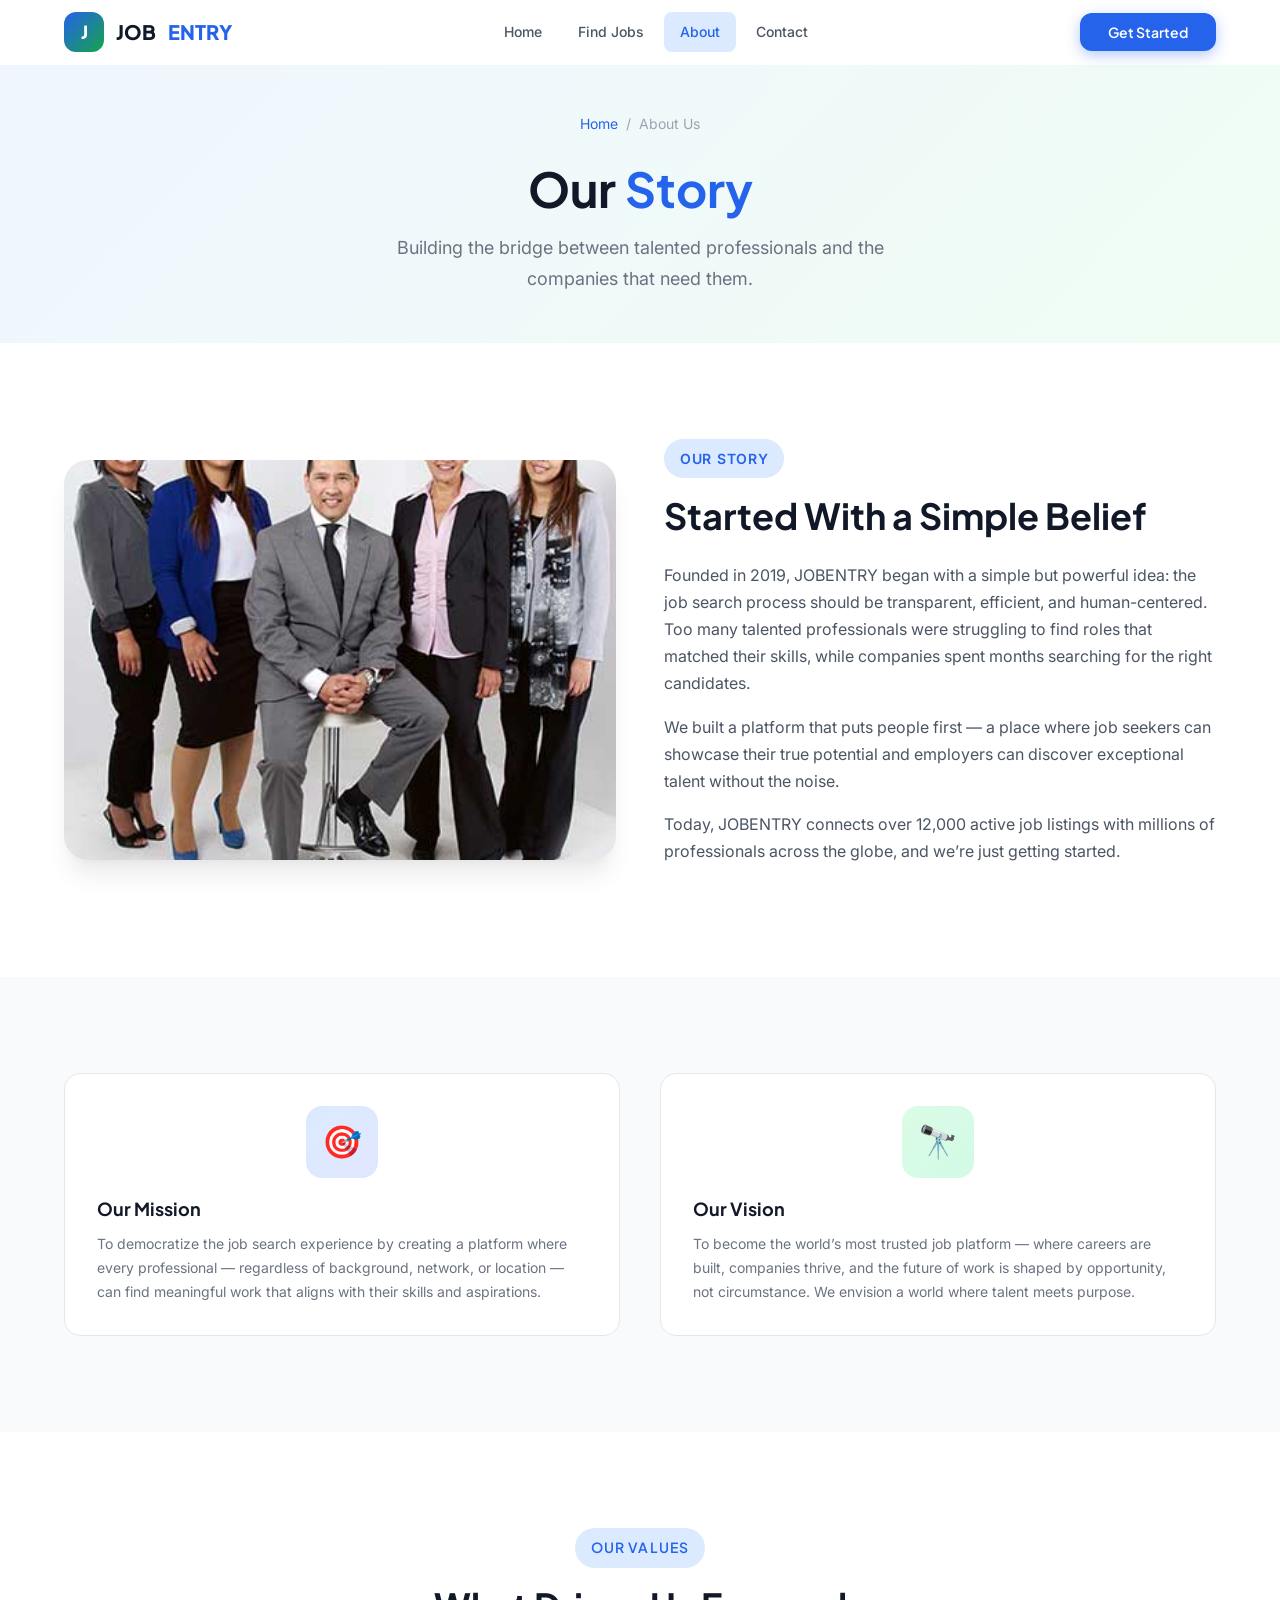
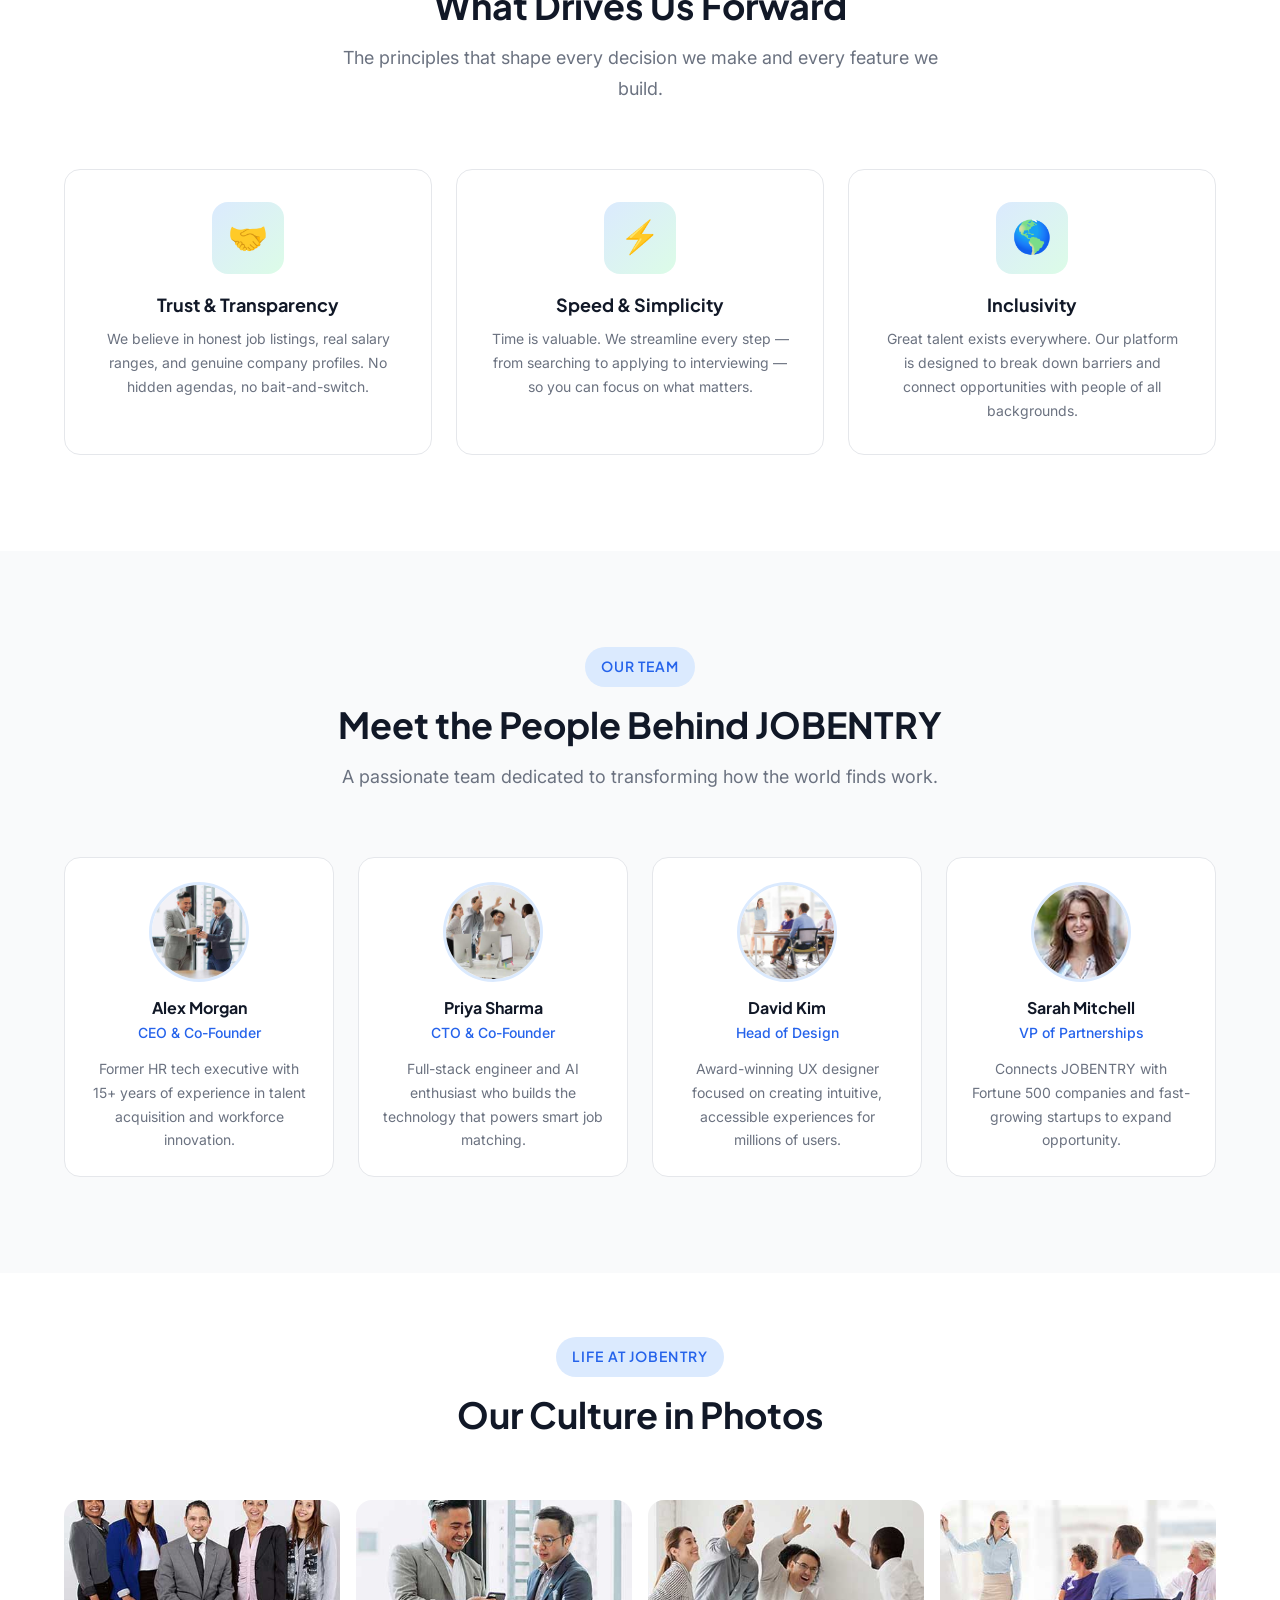
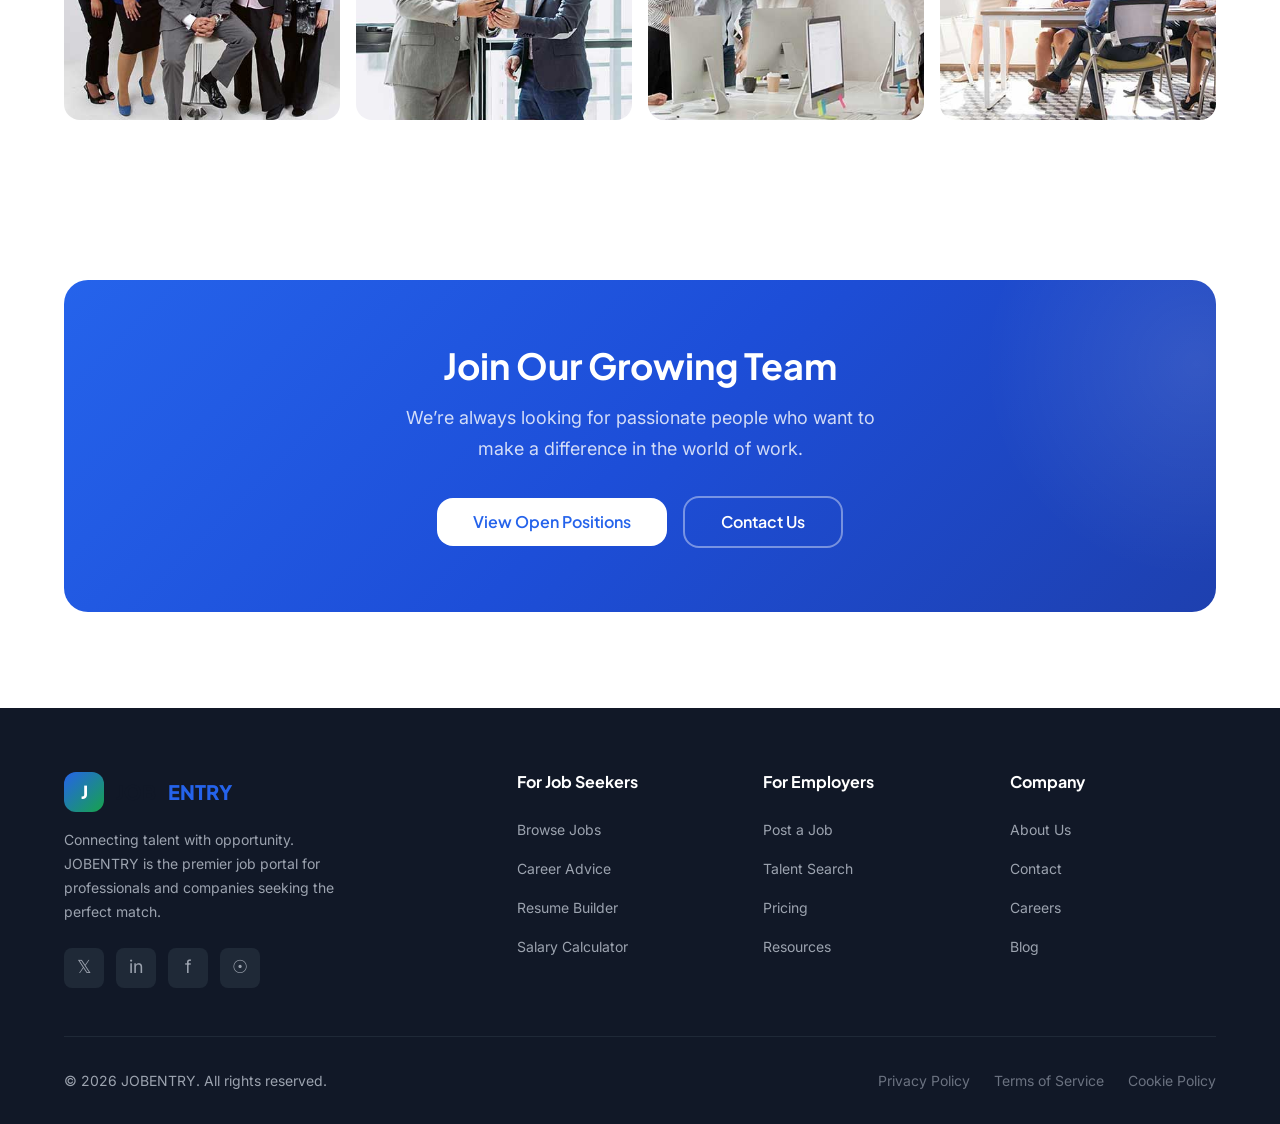
==== about.html @ c8bad6d8 "Initial redesign: Job Portal Version: v1.0.0 Folder: job-portal-html-template" ====
<!DOCTYPE html>
<html lang="en">
<head>
  <meta charset="UTF-8">
  <meta name="viewport" content="width=device-width, initial-scale=1.0">
  <meta name="description" content="Learn about JOBENTRY — our mission, team, and the values that drive us to connect talent with opportunity.">
  <title>About Us — JOBENTRY</title>
  <link rel="stylesheet" href="assets/css/style.css">
</head>
<body>

  <!-- ===== Header ===== -->
  <header class="header" id="top">
    <div class="container">
      <a href="index.html" class="logo">
        <div class="logo-icon">J</div>
        JOB<span>ENTRY</span>
      </a>

      <nav class="nav" aria-label="Main navigation">
        <a href="index.html" class="nav-link">Home</a>
        <a href="jobs.html" class="nav-link">Find Jobs</a>
        <a href="about.html" class="nav-link active">About</a>
        <a href="contact.html" class="nav-link">Contact</a>
      </nav>

      <div class="header-actions">
        <a href="jobs.html" class="btn btn--primary">Get Started</a>
        <button class="burger" aria-label="Toggle menu">
          <span></span>
          <span></span>
          <span></span>
        </button>
      </div>
    </div>
  </header>

  <!-- ===== Mobile Nav ===== -->
  <div class="mobile-nav">
    <div class="mobile-nav-inner">
      <a href="index.html" class="nav-link">Home</a>
      <a href="jobs.html" class="nav-link">Find Jobs</a>
      <a href="about.html" class="nav-link active">About</a>
      <a href="contact.html" class="nav-link">Contact</a>
      <div class="mobile-nav-actions">
        <a href="jobs.html" class="btn btn--primary btn--full">Get Started</a>
      </div>
    </div>
  </div>

  <!-- ===== Page Hero ===== -->
  <section class="page-hero">
    <div class="container">
      <nav class="breadcrumb">
        <a href="index.html">Home</a>
        <span>/</span>
        <span>About Us</span>
      </nav>
      <h1 class="reveal">Our <span style="color: var(--brand-blue);">Story</span></h1>
      <p class="reveal">Building the bridge between talented professionals and the companies that need them.</p>
    </div>
  </section>

  <!-- ===== Our Story ===== -->
  <section class="section">
    <div class="container">
      <div class="about-story">
        <div class="about-story-image reveal-left">
          <img src="assets/img/about-1.jpg" alt="JOBENTRY team working together">
        </div>
        <div class="about-story-content reveal-right">
          <span class="section-label" style="display: inline-block; margin-bottom: var(--space-4); background: var(--brand-blue-light); color: var(--brand-blue); padding: var(--space-2) var(--space-4); border-radius: var(--radius-full); font-size: var(--text-sm); font-weight: 600; text-transform: uppercase; letter-spacing: 0.05em;">Our Story</span>
          <h2>Started With a Simple Belief</h2>
          <p>Founded in 2019, JOBENTRY began with a simple but powerful idea: the job search process should be transparent, efficient, and human-centered. Too many talented professionals were struggling to find roles that matched their skills, while companies spent months searching for the right candidates.</p>
          <p>We built a platform that puts people first — a place where job seekers can showcase their true potential and employers can discover exceptional talent without the noise.</p>
          <p>Today, JOBENTRY connects over 12,000 active job listings with millions of professionals across the globe, and we&rsquo;re just getting started.</p>
        </div>
      </div>
    </div>
  </section>

  <!-- ===== Mission & Vision ===== -->
  <section class="section section--light">
    <div class="container">
      <div class="grid grid-2 stagger-children" style="gap: var(--space-10);">
        <div class="value-card" style="text-align: left;">
          <div class="value-icon" style="background: linear-gradient(135deg, var(--brand-blue-light), #E0E7FF);">
            &#127919;
          </div>
          <h3>Our Mission</h3>
          <p>To democratize the job search experience by creating a platform where every professional — regardless of background, network, or location — can find meaningful work that aligns with their skills and aspirations.</p>
        </div>
        <div class="value-card" style="text-align: left;">
          <div class="value-icon" style="background: linear-gradient(135deg, var(--brand-green-light), #D1FAE5);">
            &#128301;
          </div>
          <h3>Our Vision</h3>
          <p>To become the world&rsquo;s most trusted job platform — where careers are built, companies thrive, and the future of work is shaped by opportunity, not circumstance. We envision a world where talent meets purpose.</p>
        </div>
      </div>
    </div>
  </section>

  <!-- ===== Our Values ===== -->
  <section class="section" id="values">
    <div class="container">
      <div class="section-header reveal">
        <span class="section-label">Our Values</span>
        <h2>What Drives Us Forward</h2>
        <p>The principles that shape every decision we make and every feature we build.</p>
      </div>

      <div class="values-grid stagger-children">
        <div class="value-card">
          <div class="value-icon">&#129309;</div>
          <h3>Trust &amp; Transparency</h3>
          <p>We believe in honest job listings, real salary ranges, and genuine company profiles. No hidden agendas, no bait-and-switch.</p>
        </div>
        <div class="value-card">
          <div class="value-icon">&#9889;</div>
          <h3>Speed &amp; Simplicity</h3>
          <p>Time is valuable. We streamline every step — from searching to applying to interviewing — so you can focus on what matters.</p>
        </div>
        <div class="value-card">
          <div class="value-icon">&#127758;</div>
          <h3>Inclusivity</h3>
          <p>Great talent exists everywhere. Our platform is designed to break down barriers and connect opportunities with people of all backgrounds.</p>
        </div>
      </div>
    </div>
  </section>

  <!-- ===== Team ===== -->
  <section class="section section--light" id="team">
    <div class="container">
      <div class="section-header reveal">
        <span class="section-label">Our Team</span>
        <h2>Meet the People Behind JOBENTRY</h2>
        <p>A passionate team dedicated to transforming how the world finds work.</p>
      </div>

      <div class="team-grid stagger-children">
        <div class="team-card">
          <img src="assets/img/about-2.jpg" alt="Alex Morgan" class="team-card-avatar">
          <h4>Alex Morgan</h4>
          <div class="team-role">CEO &amp; Co-Founder</div>
          <p>Former HR tech executive with 15+ years of experience in talent acquisition and workforce innovation.</p>
        </div>
        <div class="team-card">
          <img src="assets/img/about-3.jpg" alt="Priya Sharma" class="team-card-avatar">
          <h4>Priya Sharma</h4>
          <div class="team-role">CTO &amp; Co-Founder</div>
          <p>Full-stack engineer and AI enthusiast who builds the technology that powers smart job matching.</p>
        </div>
        <div class="team-card">
          <img src="assets/img/about-4.jpg" alt="David Kim" class="team-card-avatar">
          <h4>David Kim</h4>
          <div class="team-role">Head of Design</div>
          <p>Award-winning UX designer focused on creating intuitive, accessible experiences for millions of users.</p>
        </div>
        <div class="team-card">
          <img src="assets/img/testimonial-1.jpg" alt="Sarah Mitchell" class="team-card-avatar">
          <h4>Sarah Mitchell</h4>
          <div class="team-role">VP of Partnerships</div>
          <p>Connects JOBENTRY with Fortune 500 companies and fast-growing startups to expand opportunity.</p>
        </div>
      </div>
    </div>
  </section>

  <!-- ===== Image Gallery ===== -->
  <section class="section--sm">
    <div class="container">
      <div class="section-header reveal">
        <span class="section-label">Life at JOBENTRY</span>
        <h2>Our Culture in Photos</h2>
      </div>
      <div class="grid grid-4 stagger-children" style="gap: var(--space-4);">
        <img src="assets/img/about-1.jpg" alt="Office collaboration" style="border-radius: var(--radius-xl); object-fit: cover; height: 220px; width: 100%;">
        <img src="assets/img/about-2.jpg" alt="Team meeting" style="border-radius: var(--radius-xl); object-fit: cover; height: 220px; width: 100%;">
        <img src="assets/img/about-3.jpg" alt="Hackathon" style="border-radius: var(--radius-xl); object-fit: cover; height: 220px; width: 100%;">
        <img src="assets/img/about-4.jpg" alt="Company retreat" style="border-radius: var(--radius-xl); object-fit: cover; height: 220px; width: 100%;">
      </div>
    </div>
  </section>

  <!-- ===== CTA ===== -->
  <section class="section">
    <div class="container">
      <div class="cta-section reveal">
        <h2>Join Our Growing Team</h2>
        <p>We&rsquo;re always looking for passionate people who want to make a difference in the world of work.</p>
        <div class="cta-buttons">
          <a href="jobs.html" class="btn btn--lg" style="background: var(--brand-white); color: var(--brand-blue);">View Open Positions</a>
          <a href="contact.html" class="btn btn--outline-white btn--lg">Contact Us</a>
        </div>
      </div>
    </div>
  </section>

  <!-- ===== Footer ===== -->
  <footer class="footer">
    <div class="container">
      <div class="footer-grid">
        <div class="footer-brand">
          <a href="index.html" class="logo">
            <div class="logo-icon">J</div>
            JOB<span>ENTRY</span>
          </a>
          <p>Connecting talent with opportunity. JOBENTRY is the premier job portal for professionals and companies seeking the perfect match.</p>
          <div class="footer-social">
            <a href="#" aria-label="Twitter">&#120143;</a>
            <a href="#" aria-label="LinkedIn">in</a>
            <a href="#" aria-label="Facebook">f</a>
            <a href="#" aria-label="Instagram">&#9737;</a>
          </div>
        </div>

        <div class="footer-col">
          <h4>For Job Seekers</h4>
          <ul>
            <li><a href="jobs.html">Browse Jobs</a></li>
            <li><a href="#">Career Advice</a></li>
            <li><a href="#">Resume Builder</a></li>
            <li><a href="#">Salary Calculator</a></li>
          </ul>
        </div>

        <div class="footer-col">
          <h4>For Employers</h4>
          <ul>
            <li><a href="contact.html">Post a Job</a></li>
            <li><a href="#">Talent Search</a></li>
            <li><a href="#">Pricing</a></li>
            <li><a href="#">Resources</a></li>
          </ul>
        </div>

        <div class="footer-col">
          <h4>Company</h4>
          <ul>
            <li><a href="about.html">About Us</a></li>
            <li><a href="contact.html">Contact</a></li>
            <li><a href="#">Careers</a></li>
            <li><a href="#">Blog</a></li>
          </ul>
        </div>
      </div>

      <div class="footer-bottom">
        <span>&copy; <span data-year></span> JOBENTRY. All rights reserved.</span>
        <div class="footer-bottom-links">
          <a href="#">Privacy Policy</a>
          <a href="#">Terms of Service</a>
          <a href="#">Cookie Policy</a>
        </div>
      </div>
    </div>
  </footer>

  <!-- Back to Top -->
  <button class="back-to-top" aria-label="Back to top">&#8593;</button>

  <script src="assets/js/main.js"></script>
</body>
</html>
---- assets/css/style.css ----
/* ============================================================
   JOBENTRY — Job Portal & Recruitment
   Design System + Component Styles
   ============================================================ */

/* -----------------------------------------------------------
   Google Fonts
   ----------------------------------------------------------- */
@import url('https://fonts.googleapis.com/css2?family=Plus+Jakarta+Sans:ital,wght@0,300;0,400;0,500;0,600;0,700;0,800;1,400;1,500&family=Inter:wght@300;400;500;600;700&display=swap');

/* -----------------------------------------------------------
   Custom Properties
   ----------------------------------------------------------- */
:root {
  /* Brand */
  --brand-blue: #2563EB;
  --brand-blue-dark: #1D4ED8;
  --brand-blue-light: #DBEAFE;
  --brand-green: #16A34A;
  --brand-green-dark: #15803D;
  --brand-green-light: #DCFCE7;
  --brand-dark: #111827;
  --brand-dark-soft: #1F2937;
  --brand-dark-muted: #374151;
  --brand-white: #FFFFFF;

  /* Neutrals */
  --gray-50: #F9FAFB;
  --gray-100: #F3F4F6;
  --gray-200: #E5E7EB;
  --gray-300: #D1D5DB;
  --gray-400: #9CA3AF;
  --gray-500: #6B7280;
  --gray-600: #4B5563;
  --gray-700: #374151;
  --gray-800: #1F2937;
  --gray-900: #111827;

  /* Semantic */
  --success: #16A34A;
  --error: #DC2626;
  --warning: #F59E0B;
  --info: #2563EB;

  /* Typography */
  --font-heading: 'Plus Jakarta Sans', sans-serif;
  --font-body: 'Inter', sans-serif;

  /* Font Sizes */
  --text-xs: 0.75rem;
  --text-sm: 0.875rem;
  --text-base: 1rem;
  --text-lg: 1.125rem;
  --text-xl: 1.25rem;
  --text-2xl: 1.5rem;
  --text-3xl: 1.875rem;
  --text-4xl: 2.25rem;
  --text-5xl: 3rem;
  --text-6xl: 3.75rem;

  /* Spacing */
  --space-1: 0.25rem;
  --space-2: 0.5rem;
  --space-3: 0.75rem;
  --space-4: 1rem;
  --space-5: 1.25rem;
  --space-6: 1.5rem;
  --space-8: 2rem;
  --space-10: 2.5rem;
  --space-12: 3rem;
  --space-16: 4rem;
  --space-20: 5rem;
  --space-24: 6rem;

  /* Border Radius */
  --radius-sm: 0.375rem;
  --radius-md: 0.5rem;
  --radius-lg: 0.75rem;
  --radius-xl: 1rem;
  --radius-2xl: 1.5rem;
  --radius-full: 9999px;

  /* Shadows */
  --shadow-sm: 0 1px 2px rgba(0, 0, 0, 0.05);
  --shadow-md: 0 4px 6px -1px rgba(0, 0, 0, 0.07), 0 2px 4px -2px rgba(0, 0, 0, 0.05);
  --shadow-lg: 0 10px 15px -3px rgba(0, 0, 0, 0.08), 0 4px 6px -4px rgba(0, 0, 0, 0.04);
  --shadow-xl: 0 20px 25px -5px rgba(0, 0, 0, 0.08), 0 8px 10px -6px rgba(0, 0, 0, 0.04);
  --shadow-2xl: 0 25px 50px -12px rgba(0, 0, 0, 0.15);

  /* Transitions */
  --transition-fast: 150ms ease;
  --transition-base: 250ms ease;
  --transition-slow: 400ms ease;
  --transition-spring: 400ms cubic-bezier(0.34, 1.56, 0.64, 1);

  /* Z-index */
  --z-nav: 1000;
  --z-modal: 1100;
  --z-toast: 1200;

  /* Container */
  --container-max: 1200px;
  --container-padding: 1.5rem;
}

/* -----------------------------------------------------------
   Reset & Base
   ----------------------------------------------------------- */
*,
*::before,
*::after {
  box-sizing: border-box;
  margin: 0;
  padding: 0;
}

html {
  scroll-behavior: smooth;
  -webkit-text-size-adjust: 100%;
}

body {
  font-family: var(--font-body);
  font-size: var(--text-base);
  line-height: 1.7;
  color: var(--gray-700);
  background-color: var(--brand-white);
  -webkit-font-smoothing: antialiased;
  -moz-osx-font-smoothing: grayscale;
  overflow-x: hidden;
}

img {
  max-width: 100%;
  height: auto;
  display: block;
}

a {
  text-decoration: none;
  color: inherit;
  transition: color var(--transition-fast);
}

ul, ol {
  list-style: none;
}

button, input, select, textarea {
  font-family: inherit;
  font-size: inherit;
  border: none;
  outline: none;
  background: none;
}

button {
  cursor: pointer;
}

h1, h2, h3, h4, h5, h6 {
  font-family: var(--font-heading);
  font-weight: 700;
  line-height: 1.2;
  color: var(--brand-dark);
}

h1 { font-size: var(--text-5xl); }
h2 { font-size: var(--text-4xl); }
h3 { font-size: var(--text-2xl); }
h4 { font-size: var(--text-xl); }
h5 { font-size: var(--text-lg); }

p {
  margin-bottom: var(--space-4);
}

p:last-child {
  margin-bottom: 0;
}

/* -----------------------------------------------------------
   Layout Utilities
   ----------------------------------------------------------- */
.container {
  width: 100%;
  max-width: var(--container-max);
  margin: 0 auto;
  padding: 0 var(--container-padding);
}

.section {
  padding: var(--space-24) 0;
}

.section--sm {
  padding: var(--space-16) 0;
}

.section--lg {
  padding: var(--space-32, 8rem) 0;
}

.section--dark {
  background-color: var(--brand-dark);
  color: var(--gray-300);
}

.section--dark h2,
.section--dark h3,
.section--dark h4 {
  color: var(--brand-white);
}

.section--light {
  background-color: var(--gray-50);
}

.section--blue {
  background-color: var(--brand-blue);
  color: var(--brand-white);
}

.section--blue h2,
.section--blue h3 {
  color: var(--brand-white);
}

.section--blue p {
  color: rgba(255, 255, 255, 0.85);
}

.flex {
  display: flex;
}

.flex-center {
  display: flex;
  align-items: center;
  justify-content: center;
}

.flex-between {
  display: flex;
  align-items: center;
  justify-content: space-between;
}

.flex-col {
  flex-direction: column;
}

.gap-1 { gap: var(--space-1); }
.gap-2 { gap: var(--space-2); }
.gap-3 { gap: var(--space-3); }
.gap-4 { gap: var(--space-4); }
.gap-6 { gap: var(--space-6); }
.gap-8 { gap: var(--space-8); }

.grid {
  display: grid;
}

.grid-2 {
  grid-template-columns: repeat(2, 1fr);
}

.grid-3 {
  grid-template-columns: repeat(3, 1fr);
}

.grid-4 {
  grid-template-columns: repeat(4, 1fr);
}

.text-center { text-align: center; }
.text-left { text-align: left; }
.text-right { text-align: right; }

/* -----------------------------------------------------------
   Section Header
   ----------------------------------------------------------- */
.section-header {
  text-align: center;
  max-width: 640px;
  margin: 0 auto var(--space-16);
}

.section-header .section-label {
  display: inline-flex;
  align-items: center;
  gap: var(--space-2);
  font-family: var(--font-heading);
  font-size: var(--text-sm);
  font-weight: 600;
  text-transform: uppercase;
  letter-spacing: 0.08em;
  color: var(--brand-blue);
  margin-bottom: var(--space-4);
  padding: var(--space-2) var(--space-4);
  background: var(--brand-blue-light);
  border-radius: var(--radius-full);
}

.section--dark .section-header .section-label {
  background: rgba(37, 99, 235, 0.2);
  color: #93C5FD;
}

.section--blue .section-header .section-label {
  background: rgba(255, 255, 255, 0.2);
  color: var(--brand-white);
}

.section-header h2 {
  margin-bottom: var(--space-4);
}

.section-header p {
  color: var(--gray-500);
  font-size: var(--text-lg);
}

.section--dark .section-header p {
  color: var(--gray-400);
}

/* -----------------------------------------------------------
   Buttons
   ----------------------------------------------------------- */
.btn {
  display: inline-flex;
  align-items: center;
  justify-content: center;
  gap: var(--space-2);
  padding: 0.75rem 1.75rem;
  font-family: var(--font-heading);
  font-size: var(--text-sm);
  font-weight: 600;
  border-radius: var(--radius-lg);
  transition: all var(--transition-base);
  white-space: nowrap;
  line-height: 1;
}

.btn--primary {
  background-color: var(--brand-blue);
  color: var(--brand-white);
  box-shadow: 0 4px 14px rgba(37, 99, 235, 0.35);
}

.btn--primary:hover {
  background-color: var(--brand-blue-dark);
  box-shadow: 0 6px 20px rgba(37, 99, 235, 0.45);
  transform: translateY(-1px);
}

.btn--secondary {
  background-color: var(--brand-green);
  color: var(--brand-white);
  box-shadow: 0 4px 14px rgba(22, 163, 74, 0.35);
}

.btn--secondary:hover {
  background-color: var(--brand-green-dark);
  box-shadow: 0 6px 20px rgba(22, 163, 74, 0.45);
  transform: translateY(-1px);
}

.btn--outline {
  border: 2px solid var(--brand-blue);
  color: var(--brand-blue);
  background: transparent;
}

.btn--outline:hover {
  background-color: var(--brand-blue);
  color: var(--brand-white);
}

.btn--outline-white {
  border: 2px solid rgba(255, 255, 255, 0.4);
  color: var(--brand-white);
  background: transparent;
}

.btn--outline-white:hover {
  background-color: var(--brand-white);
  color: var(--brand-dark);
  border-color: var(--brand-white);
}

.btn--ghost {
  color: var(--gray-600);
  background: transparent;
}

.btn--ghost:hover {
  background-color: var(--gray-100);
  color: var(--brand-dark);
}

.btn--lg {
  padding: 1rem 2.25rem;
  font-size: var(--text-base);
  border-radius: var(--radius-xl);
}

.btn--sm {
  padding: 0.5rem 1.25rem;
  font-size: var(--text-xs);
}

.btn--icon {
  width: 44px;
  height: 44px;
  padding: 0;
  border-radius: var(--radius-md);
}

.btn--full {
  width: 100%;
}

/* -----------------------------------------------------------
   Header / Navigation
   ----------------------------------------------------------- */
.header {
  position: fixed;
  top: 0;
  left: 0;
  right: 0;
  z-index: var(--z-nav);
  background: rgba(255, 255, 255, 0.95);
  backdrop-filter: blur(12px);
  -webkit-backdrop-filter: blur(12px);
  border-bottom: 1px solid transparent;
  transition: all var(--transition-base);
  padding: 0.75rem 0;
}

.header.scrolled {
  border-bottom-color: var(--gray-200);
  box-shadow: var(--shadow-sm);
}

.header .container {
  display: flex;
  align-items: center;
  justify-content: space-between;
}

/* Logo */
.logo {
  display: flex;
  align-items: center;
  gap: var(--space-3);
  font-family: var(--font-heading);
  font-weight: 800;
  font-size: var(--text-xl);
  color: var(--brand-dark);
}

.logo-icon {
  display: flex;
  align-items: center;
  justify-content: center;
  width: 40px;
  height: 40px;
  background: linear-gradient(135deg, var(--brand-blue), var(--brand-green));
  border-radius: var(--radius-lg);
  color: var(--brand-white);
  font-size: var(--text-lg);
  font-weight: 800;
  line-height: 1;
}

.logo span {
  color: var(--brand-blue);
}

/* Nav */
.nav {
  display: flex;
  align-items: center;
  gap: var(--space-1);
}

.nav-link {
  padding: 0.5rem 1rem;
  font-family: var(--font-body);
  font-size: var(--text-sm);
  font-weight: 500;
  color: var(--gray-600);
  border-radius: var(--radius-md);
  transition: all var(--transition-fast);
}

.nav-link:hover {
  color: var(--brand-blue);
  background-color: var(--brand-blue-light);
}

.nav-link.active {
  color: var(--brand-blue);
  background-color: var(--brand-blue-light);
}

/* Header Actions */
.header-actions {
  display: flex;
  align-items: center;
  gap: var(--space-3);
}

/* Burger */
.burger {
  display: none;
  flex-direction: column;
  gap: 5px;
  width: 28px;
  padding: 4px 0;
  cursor: pointer;
  background: none;
  border: none;
}

.burger span {
  display: block;
  width: 100%;
  height: 2.5px;
  background: var(--brand-dark);
  border-radius: 2px;
  transition: all var(--transition-base);
  transform-origin: center;
}

.burger.active span:nth-child(1) {
  transform: rotate(45deg) translate(5px, 5px);
}

.burger.active span:nth-child(2) {
  opacity: 0;
}

.burger.active span:nth-child(3) {
  transform: rotate(-45deg) translate(6px, -6px);
}

/* Mobile Nav */
.mobile-nav {
  display: none;
  position: fixed;
  top: 0;
  left: 0;
  right: 0;
  bottom: 0;
  z-index: calc(var(--z-nav) - 1);
  background: rgba(17, 24, 39, 0.5);
  opacity: 0;
  visibility: hidden;
  transition: all var(--transition-base);
}

.mobile-nav.open {
  opacity: 1;
  visibility: visible;
}

.mobile-nav-inner {
  position: absolute;
  top: 0;
  right: 0;
  width: 300px;
  height: 100%;
  background: var(--brand-white);
  padding: 5rem var(--space-6) var(--space-8);
  transform: translateX(100%);
  transition: transform var(--transition-slow);
  box-shadow: var(--shadow-2xl);
}

.mobile-nav.open .mobile-nav-inner {
  transform: translateX(0);
}

.mobile-nav .nav-link {
  display: block;
  padding: 0.75rem 1rem;
  font-size: var(--text-base);
  border-radius: var(--radius-md);
}

.mobile-nav .nav-link:hover {
  background-color: var(--gray-100);
}

.mobile-nav .mobile-nav-actions {
  margin-top: var(--space-6);
  padding-top: var(--space-6);
  border-top: 1px solid var(--gray-200);
  display: flex;
  flex-direction: column;
  gap: var(--space-3);
}

/* -----------------------------------------------------------
   Hero Section
   ----------------------------------------------------------- */
.hero {
  position: relative;
  padding: 8rem 0 var(--space-24);
  background: linear-gradient(135deg, #EFF6FF 0%, #F0FDF4 50%, #EFF6FF 100%);
  overflow: hidden;
}

.hero::before {
  content: '';
  position: absolute;
  top: -50%;
  right: -20%;
  width: 80%;
  height: 200%;
  background: radial-gradient(ellipse, rgba(37, 99, 235, 0.06) 0%, transparent 60%);
  pointer-events: none;
}

.hero::after {
  content: '';
  position: absolute;
  bottom: -30%;
  left: -15%;
  width: 60%;
  height: 150%;
  background: radial-gradient(ellipse, rgba(22, 163, 74, 0.05) 0%, transparent 60%);
  pointer-events: none;
}

.hero .container {
  position: relative;
  z-index: 1;
}

.hero-content {
  max-width: 680px;
  margin: 0 auto var(--space-12);
  text-align: center;
}

.hero-badge {
  display: inline-flex;
  align-items: center;
  gap: var(--space-2);
  padding: var(--space-2) var(--space-4);
  background: var(--brand-white);
  border: 1px solid var(--gray-200);
  border-radius: var(--radius-full);
  font-size: var(--text-sm);
  font-weight: 500;
  color: var(--gray-600);
  margin-bottom: var(--space-6);
  box-shadow: var(--shadow-sm);
}

.hero-badge .badge-dot {
  width: 8px;
  height: 8px;
  background: var(--brand-green);
  border-radius: 50%;
  animation: pulse-dot 2s infinite;
}

@keyframes pulse-dot {
  0%, 100% { opacity: 1; }
  50% { opacity: 0.5; }
}

.hero h1 {
  font-size: clamp(2.5rem, 5vw, 3.75rem);
  font-weight: 800;
  line-height: 1.1;
  margin-bottom: var(--space-6);
  color: var(--brand-dark);
}

.hero h1 .highlight-blue {
  color: var(--brand-blue);
}

.hero h1 .highlight-green {
  color: var(--brand-green);
}

.hero-description {
  font-size: var(--text-lg);
  color: var(--gray-500);
  max-width: 540px;
  margin: 0 auto var(--space-8);
}

.hero-buttons {
  display: flex;
  align-items: center;
  justify-content: center;
  gap: var(--space-4);
  flex-wrap: wrap;
}

/* Hero Search Form */
.hero-search {
  background: var(--brand-white);
  border-radius: var(--radius-2xl);
  box-shadow: var(--shadow-xl);
  padding: var(--space-6);
  max-width: 900px;
  margin: 0 auto;
  border: 1px solid var(--gray-100);
}

.hero-search-form {
  display: flex;
  gap: var(--space-4);
  align-items: end;
}

.search-field {
  flex: 1;
  display: flex;
  flex-direction: column;
  gap: var(--space-2);
}

.search-field label {
  font-size: var(--text-xs);
  font-weight: 600;
  text-transform: uppercase;
  letter-spacing: 0.05em;
  color: var(--gray-500);
}

.search-field .input-wrap {
  position: relative;
  display: flex;
  align-items: center;
  gap: var(--space-3);
  padding: 0.75rem 1rem;
  background: var(--gray-50);
  border: 1.5px solid var(--gray-200);
  border-radius: var(--radius-lg);
  transition: all var(--transition-fast);
}

.search-field .input-wrap:focus-within {
  border-color: var(--brand-blue);
  background: var(--brand-white);
  box-shadow: 0 0 0 3px rgba(37, 99, 235, 0.1);
}

.search-field .input-icon {
  color: var(--gray-400);
  flex-shrink: 0;
}

.search-field input,
.search-field select {
  width: 100%;
  background: transparent;
  font-size: var(--text-sm);
  color: var(--brand-dark);
}

.search-field input::placeholder {
  color: var(--gray-400);
}

.search-field select {
  appearance: none;
  cursor: pointer;
}

.hero-search .btn {
  flex-shrink: 0;
  padding: 0.875rem 2rem;
}

/* Hero Stats Bar */
.hero-stats {
  display: flex;
  align-items: center;
  justify-content: center;
  gap: var(--space-12);
  margin-top: var(--space-12);
  padding-top: var(--space-10);
  border-top: 1px solid rgba(0, 0, 0, 0.06);
}

.hero-stat {
  text-align: center;
}

.hero-stat .stat-number {
  font-family: var(--font-heading);
  font-size: var(--text-3xl);
  font-weight: 800;
  color: var(--brand-dark);
  line-height: 1.2;
}

.hero-stat .stat-label {
  font-size: var(--text-sm);
  color: var(--gray-500);
  margin-top: var(--space-1);
}

/* -----------------------------------------------------------
   Featured Jobs
   ----------------------------------------------------------- */
.job-card {
  background: var(--brand-white);
  border: 1px solid var(--gray-200);
  border-radius: var(--radius-xl);
  padding: var(--space-6);
  transition: all var(--transition-base);
  position: relative;
}

.job-card:hover {
  border-color: var(--brand-blue);
  box-shadow: var(--shadow-lg);
  transform: translateY(-2px);
}

.job-card-header {
  display: flex;
  align-items: start;
  gap: var(--space-4);
  margin-bottom: var(--space-4);
}

.job-card-logo {
  width: 52px;
  height: 52px;
  border-radius: var(--radius-lg);
  object-fit: cover;
  border: 1px solid var(--gray-100);
  flex-shrink: 0;
}

.job-card-info {
  flex: 1;
  min-width: 0;
}

.job-card-company {
  font-size: var(--text-sm);
  font-weight: 500;
  color: var(--gray-500);
  margin-bottom: var(--space-1);
}

.job-card-title {
  font-family: var(--font-heading);
  font-size: var(--text-lg);
  font-weight: 700;
  color: var(--brand-dark);
  margin-bottom: var(--space-3);
  line-height: 1.3;
}

.job-card-tags {
  display: flex;
  flex-wrap: wrap;
  gap: var(--space-2);
  margin-bottom: var(--space-4);
}

.job-tag {
  display: inline-flex;
  align-items: center;
  gap: var(--space-1);
  padding: 0.25rem 0.75rem;
  font-size: var(--text-xs);
  font-weight: 500;
  border-radius: var(--radius-full);
  background: var(--gray-100);
  color: var(--gray-600);
}

.job-tag--type {
  background: var(--brand-blue-light);
  color: var(--brand-blue);
}

.job-tag--location {
  background: var(--brand-green-light);
  color: var(--brand-green-dark);
}

.job-tag--remote {
  background: #FEF3C7;
  color: #92400E;
}

.job-card-footer {
  display: flex;
  align-items: center;
  justify-content: space-between;
  padding-top: var(--space-4);
  border-top: 1px solid var(--gray-100);
}

.job-card-salary {
  font-family: var(--font-heading);
  font-weight: 700;
  font-size: var(--text-base);
  color: var(--brand-green);
}

.job-card-salary span {
  font-weight: 400;
  font-size: var(--text-sm);
  color: var(--gray-400);
}

.job-card-bookmark {
  width: 36px;
  height: 36px;
  display: flex;
  align-items: center;
  justify-content: center;
  border-radius: var(--radius-md);
  color: var(--gray-400);
  transition: all var(--transition-fast);
}

.job-card-bookmark:hover {
  background: var(--brand-blue-light);
  color: var(--brand-blue);
}

/* Featured Badge */
.job-card .featured-badge {
  position: absolute;
  top: var(--space-4);
  right: var(--space-4);
  padding: 0.2rem 0.6rem;
  background: linear-gradient(135deg, var(--brand-blue), #7C3AED);
  color: var(--brand-white);
  font-size: 0.65rem;
  font-weight: 700;
  text-transform: uppercase;
  letter-spacing: 0.05em;
  border-radius: var(--radius-sm);
}

/* -----------------------------------------------------------
   Company Logos (Trusted By)
   ----------------------------------------------------------- */
.trusted-logos {
  display: flex;
  align-items: center;
  justify-content: center;
  gap: var(--space-10);
  padding: var(--space-10) 0;
  opacity: 0.5;
  transition: opacity var(--transition-base);
}

.trusted-logos:hover {
  opacity: 0.7;
}

.trusted-logos img {
  height: 32px;
  width: auto;
  object-fit: contain;
  filter: grayscale(100%);
  transition: filter var(--transition-base);
}

.trusted-logos img:hover {
  filter: grayscale(0%);
}

/* -----------------------------------------------------------
   Stats Section
   ----------------------------------------------------------- */
.stats-grid {
  display: grid;
  grid-template-columns: repeat(4, 1fr);
  gap: var(--space-6);
}

.stat-card {
  text-align: center;
  padding: var(--space-8) var(--space-4);
  background: var(--brand-white);
  border-radius: var(--radius-xl);
  border: 1px solid var(--gray-200);
  transition: all var(--transition-base);
}

.stat-card:hover {
  border-color: var(--brand-blue);
  box-shadow: var(--shadow-lg);
  transform: translateY(-3px);
}

.stat-card-icon {
  width: 56px;
  height: 56px;
  display: flex;
  align-items: center;
  justify-content: center;
  margin: 0 auto var(--space-4);
  border-radius: var(--radius-lg);
  font-size: 1.5rem;
}

.stat-card-icon--blue {
  background: var(--brand-blue-light);
  color: var(--brand-blue);
}

.stat-card-icon--green {
  background: var(--brand-green-light);
  color: var(--brand-green);
}

.stat-card-icon--dark {
  background: var(--gray-100);
  color: var(--brand-dark);
}

.stat-card .stat-value {
  font-family: var(--font-heading);
  font-size: var(--text-4xl);
  font-weight: 800;
  color: var(--brand-dark);
  line-height: 1.1;
  margin-bottom: var(--space-2);
}

.stat-card .stat-text {
  font-size: var(--text-sm);
  color: var(--gray-500);
  font-weight: 500;
}

/* -----------------------------------------------------------
   Categories
   ----------------------------------------------------------- */
.category-card {
  display: flex;
  flex-direction: column;
  align-items: center;
  gap: var(--space-4);
  padding: var(--space-8) var(--space-4);
  background: var(--brand-white);
  border: 1px solid var(--gray-200);
  border-radius: var(--radius-xl);
  text-align: center;
  transition: all var(--transition-base);
}

.category-card:hover {
  border-color: var(--brand-blue);
  box-shadow: var(--shadow-lg);
  transform: translateY(-3px);
}

.category-icon {
  width: 64px;
  height: 64px;
  display: flex;
  align-items: center;
  justify-content: center;
  border-radius: var(--radius-xl);
  background: var(--brand-blue-light);
  color: var(--brand-blue);
  font-size: 1.75rem;
}

.category-card h4 {
  font-size: var(--text-base);
  font-weight: 700;
  margin-bottom: var(--space-1);
}

.category-card .category-count {
  font-size: var(--text-sm);
  color: var(--gray-400);
  font-weight: 500;
}

/* -----------------------------------------------------------
   Testimonials
   ----------------------------------------------------------- */
.testimonial-card {
  background: var(--brand-white);
  border: 1px solid var(--gray-200);
  border-radius: var(--radius-xl);
  padding: var(--space-8);
  transition: all var(--transition-base);
}

.testimonial-card:hover {
  box-shadow: var(--shadow-lg);
}

.testimonial-stars {
  display: flex;
  gap: 2px;
  margin-bottom: var(--space-4);
  color: #F59E0B;
  font-size: var(--text-lg);
}

.testimonial-card blockquote {
  font-size: var(--text-base);
  color: var(--gray-600);
  line-height: 1.7;
  margin-bottom: var(--space-6);
  font-style: italic;
}

.testimonial-author {
  display: flex;
  align-items: center;
  gap: var(--space-3);
}

.testimonial-author img {
  width: 48px;
  height: 48px;
  border-radius: 50%;
  object-fit: cover;
  border: 2px solid var(--gray-100);
}

.testimonial-author-info h5 {
  font-size: var(--text-sm);
  font-weight: 700;
  margin-bottom: 2px;
}

.testimonial-author-info span {
  font-size: var(--text-xs);
  color: var(--gray-400);
}

/* -----------------------------------------------------------
   How It Works
   ----------------------------------------------------------- */
.steps-grid {
  display: grid;
  grid-template-columns: repeat(3, 1fr);
  gap: var(--space-8);
  position: relative;
}

.steps-grid::before {
  content: '';
  position: absolute;
  top: 40px;
  left: 16.66%;
  right: 16.66%;
  height: 2px;
  background: linear-gradient(90deg, var(--brand-blue), var(--brand-green));
  opacity: 0.3;
}

.step-card {
  text-align: center;
  position: relative;
  z-index: 1;
}

.step-number {
  width: 80px;
  height: 80px;
  display: flex;
  align-items: center;
  justify-content: center;
  margin: 0 auto var(--space-6);
  background: linear-gradient(135deg, var(--brand-blue), var(--brand-green));
  color: var(--brand-white);
  font-family: var(--font-heading);
  font-size: var(--text-2xl);
  font-weight: 800;
  border-radius: 50%;
  box-shadow: 0 8px 24px rgba(37, 99, 235, 0.3);
}

.step-card h3 {
  font-size: var(--text-lg);
  margin-bottom: var(--space-3);
}

.step-card p {
  font-size: var(--text-sm);
  color: var(--gray-500);
  max-width: 280px;
  margin: 0 auto;
}

/* -----------------------------------------------------------
   CTA Section
   ----------------------------------------------------------- */
.cta-section {
  background: linear-gradient(135deg, var(--brand-blue) 0%, #1D4ED8 50%, #1E40AF 100%);
  border-radius: var(--radius-2xl);
  padding: var(--space-16) var(--space-8);
  text-align: center;
  position: relative;
  overflow: hidden;
}

.cta-section::before {
  content: '';
  position: absolute;
  top: -50%;
  right: -20%;
  width: 500px;
  height: 500px;
  background: radial-gradient(circle, rgba(255, 255, 255, 0.1) 0%, transparent 60%);
  pointer-events: none;
}

.cta-section h2 {
  color: var(--brand-white);
  font-size: var(--text-4xl);
  margin-bottom: var(--space-4);
  position: relative;
}

.cta-section p {
  color: rgba(255, 255, 255, 0.8);
  font-size: var(--text-lg);
  max-width: 500px;
  margin: 0 auto var(--space-8);
  position: relative;
}

.cta-buttons {
  display: flex;
  align-items: center;
  justify-content: center;
  gap: var(--space-4);
  position: relative;
}

/* -----------------------------------------------------------
   Footer
   ----------------------------------------------------------- */
.footer {
  background: var(--brand-dark);
  color: var(--gray-400);
  padding: var(--space-16) 0 var(--space-8);
}

.footer-grid {
  display: grid;
  grid-template-columns: 2fr 1fr 1fr 1fr;
  gap: var(--space-10);
  margin-bottom: var(--space-12);
}

.footer-brand .logo {
  margin-bottom: var(--space-4);
}

.footer-brand p {
  font-size: var(--text-sm);
  line-height: 1.7;
  color: var(--gray-400);
  max-width: 300px;
}

.footer-social {
  display: flex;
  gap: var(--space-3);
  margin-top: var(--space-6);
}

.footer-social a {
  width: 40px;
  height: 40px;
  display: flex;
  align-items: center;
  justify-content: center;
  border-radius: var(--radius-md);
  background: var(--gray-800);
  color: var(--gray-400);
  transition: all var(--transition-fast);
  font-size: var(--text-lg);
}

.footer-social a:hover {
  background: var(--brand-blue);
  color: var(--brand-white);
}

.footer-col h4 {
  color: var(--brand-white);
  font-size: var(--text-base);
  font-weight: 700;
  margin-bottom: var(--space-6);
}

.footer-col ul {
  display: flex;
  flex-direction: column;
  gap: var(--space-3);
}

.footer-col a {
  font-size: var(--text-sm);
  color: var(--gray-400);
  transition: color var(--transition-fast);
}

.footer-col a:hover {
  color: var(--brand-blue);
}

.footer-bottom {
  display: flex;
  align-items: center;
  justify-content: space-between;
  padding-top: var(--space-8);
  border-top: 1px solid var(--gray-800);
  font-size: var(--text-sm);
}

.footer-bottom-links {
  display: flex;
  gap: var(--space-6);
}

.footer-bottom-links a {
  color: var(--gray-500);
}

.footer-bottom-links a:hover {
  color: var(--brand-blue);
}

/* -----------------------------------------------------------
   Page Hero (inner pages)
   ----------------------------------------------------------- */
.page-hero {
  padding: 7rem 0 var(--space-12);
  background: linear-gradient(135deg, #EFF6FF 0%, #F0FDF4 100%);
  text-align: center;
}

.page-hero h1 {
  font-size: clamp(2rem, 4vw, 3rem);
  margin-bottom: var(--space-4);
}

.page-hero p {
  font-size: var(--text-lg);
  color: var(--gray-500);
  max-width: 560px;
  margin: 0 auto;
}

.breadcrumb {
  display: flex;
  align-items: center;
  justify-content: center;
  gap: var(--space-2);
  margin-bottom: var(--space-6);
  font-size: var(--text-sm);
  color: var(--gray-500);
}

.breadcrumb a {
  color: var(--brand-blue);
}

.breadcrumb span {
  color: var(--gray-400);
}

/* -----------------------------------------------------------
   Job Listing / Filter
   ----------------------------------------------------------- */
.filter-tabs {
  display: flex;
  flex-wrap: wrap;
  gap: var(--space-2);
  margin-bottom: var(--space-8);
  justify-content: center;
}

.filter-tab {
  padding: 0.5rem 1.25rem;
  font-family: var(--font-body);
  font-size: var(--text-sm);
  font-weight: 500;
  color: var(--gray-600);
  background: var(--gray-100);
  border: 1px solid transparent;
  border-radius: var(--radius-full);
  cursor: pointer;
  transition: all var(--transition-fast);
}

.filter-tab:hover {
  background: var(--gray-200);
}

.filter-tab.active {
  background: var(--brand-blue);
  color: var(--brand-white);
  border-color: var(--brand-blue);
}

.jobs-grid {
  display: grid;
  grid-template-columns: repeat(3, 1fr);
  gap: var(--space-6);
}

.job-listing-info {
  display: flex;
  align-items: center;
  gap: var(--space-4);
  margin-bottom: var(--space-3);
}

.job-listing-info img {
  width: 48px;
  height: 48px;
  border-radius: var(--radius-md);
  object-fit: cover;
}

/* -----------------------------------------------------------
   About Page
   ----------------------------------------------------------- */
.about-story {
  display: grid;
  grid-template-columns: 1fr 1fr;
  gap: var(--space-12);
  align-items: center;
}

.about-story-image {
  border-radius: var(--radius-2xl);
  overflow: hidden;
  box-shadow: var(--shadow-xl);
}

.about-story-image img {
  width: 100%;
  height: 400px;
  object-fit: cover;
}

.about-story-content .section-label {
  display: inline-block;
  margin-bottom: var(--space-4);
}

.about-story-content h2 {
  margin-bottom: var(--space-6);
}

.about-story-content p {
  color: var(--gray-600);
  margin-bottom: var(--space-4);
}

/* Team */
.team-grid {
  display: grid;
  grid-template-columns: repeat(4, 1fr);
  gap: var(--space-6);
}

.team-card {
  text-align: center;
  padding: var(--space-6);
  background: var(--brand-white);
  border: 1px solid var(--gray-200);
  border-radius: var(--radius-xl);
  transition: all var(--transition-base);
}

.team-card:hover {
  box-shadow: var(--shadow-lg);
  transform: translateY(-3px);
}

.team-card-avatar {
  width: 100px;
  height: 100px;
  border-radius: 50%;
  object-fit: cover;
  margin: 0 auto var(--space-4);
  border: 3px solid var(--brand-blue-light);
}

.team-card h4 {
  font-size: var(--text-base);
  margin-bottom: var(--space-1);
}

.team-card .team-role {
  font-size: var(--text-sm);
  color: var(--brand-blue);
  font-weight: 500;
  margin-bottom: var(--space-3);
}

.team-card p {
  font-size: var(--text-sm);
  color: var(--gray-500);
}

/* Values */
.values-grid {
  display: grid;
  grid-template-columns: repeat(3, 1fr);
  gap: var(--space-6);
}

.value-card {
  padding: var(--space-8);
  background: var(--brand-white);
  border: 1px solid var(--gray-200);
  border-radius: var(--radius-xl);
  text-align: center;
  transition: all var(--transition-base);
}

.value-card:hover {
  border-color: var(--brand-blue);
  box-shadow: var(--shadow-lg);
}

.value-icon {
  width: 72px;
  height: 72px;
  display: flex;
  align-items: center;
  justify-content: center;
  margin: 0 auto var(--space-5);
  border-radius: var(--radius-xl);
  background: linear-gradient(135deg, var(--brand-blue-light), var(--brand-green-light));
  font-size: 2rem;
}

.value-card h3 {
  font-size: var(--text-lg);
  margin-bottom: var(--space-3);
}

.value-card p {
  font-size: var(--text-sm);
  color: var(--gray-500);
}

/* -----------------------------------------------------------
   Contact Page
   ----------------------------------------------------------- */
.contact-grid {
  display: grid;
  grid-template-columns: 1fr 1fr;
  gap: var(--space-12);
}

.contact-form-card {
  background: var(--brand-white);
  border: 1px solid var(--gray-200);
  border-radius: var(--radius-2xl);
  padding: var(--space-10);
  box-shadow: var(--shadow-lg);
}

.contact-form-card h3 {
  margin-bottom: var(--space-2);
}

.contact-form-card > p {
  color: var(--gray-500);
  margin-bottom: var(--space-8);
}

.form-group {
  margin-bottom: var(--space-5);
}

.form-group label {
  display: block;
  font-size: var(--text-sm);
  font-weight: 600;
  color: var(--gray-700);
  margin-bottom: var(--space-2);
}

.form-group input,
.form-group textarea,
.form-group select {
  width: 100%;
  padding: 0.75rem 1rem;
  background: var(--gray-50);
  border: 1.5px solid var(--gray-200);
  border-radius: var(--radius-lg);
  font-size: var(--text-sm);
  color: var(--brand-dark);
  transition: all var(--transition-fast);
}

.form-group input:focus,
.form-group textarea:focus,
.form-group select:focus {
  border-color: var(--brand-blue);
  background: var(--brand-white);
  box-shadow: 0 0 0 3px rgba(37, 99, 235, 0.1);
}

.form-group textarea {
  min-height: 140px;
  resize: vertical;
}

.form-ok {
  display: none;
  padding: var(--space-4) var(--space-6);
  background: var(--brand-green-light);
  color: var(--brand-green-dark);
  border: 1px solid var(--brand-green);
  border-radius: var(--radius-lg);
  font-size: var(--text-sm);
  font-weight: 600;
  text-align: center;
  margin-top: var(--space-4);
}

.form-err {
  display: none;
  padding: var(--space-4) var(--space-6);
  background: #FEF2F2;
  color: #991B1B;
  border: 1px solid #FCA5A5;
  border-radius: var(--radius-lg);
  font-size: var(--text-sm);
  font-weight: 600;
  text-align: center;
  margin-top: var(--space-4);
}

/* Contact Info Cards */
.contact-info-cards {
  display: flex;
  flex-direction: column;
  gap: var(--space-6);
}

.contact-info-card {
  display: flex;
  gap: var(--space-5);
  padding: var(--space-6);
  background: var(--brand-white);
  border: 1px solid var(--gray-200);
  border-radius: var(--radius-xl);
  transition: all var(--transition-base);
}

.contact-info-card:hover {
  border-color: var(--brand-blue);
  box-shadow: var(--shadow-md);
}

.contact-info-icon {
  width: 52px;
  height: 52px;
  display: flex;
  align-items: center;
  justify-content: center;
  border-radius: var(--radius-lg);
  flex-shrink: 0;
  font-size: 1.25rem;
}

.contact-info-icon--blue {
  background: var(--brand-blue-light);
  color: var(--brand-blue);
}

.contact-info-icon--green {
  background: var(--brand-green-light);
  color: var(--brand-green);
}

.contact-info-icon--dark {
  background: var(--gray-100);
  color: var(--brand-dark);
}

.contact-info-card h4 {
  font-size: var(--text-base);
  margin-bottom: var(--space-1);
}

.contact-info-card p {
  font-size: var(--text-sm);
  color: var(--gray-500);
}

/* Map placeholder */
.contact-map {
  margin-top: var(--space-10);
  border-radius: var(--radius-2xl);
  overflow: hidden;
  height: 300px;
  background: var(--gray-100);
  display: flex;
  align-items: center;
  justify-content: center;
  border: 1px solid var(--gray-200);
}

.contact-map p {
  color: var(--gray-400);
  font-size: var(--text-sm);
}

/* -----------------------------------------------------------
   Reveal Animations
   ----------------------------------------------------------- */
.reveal {
  opacity: 0;
  transform: translateY(30px);
  transition: opacity 0.7s ease, transform 0.7s ease;
}

.reveal.revealed {
  opacity: 1;
  transform: translateY(0);
}

.reveal-left {
  opacity: 0;
  transform: translateX(-40px);
  transition: opacity 0.7s ease, transform 0.7s ease;
}

.reveal-left.revealed {
  opacity: 1;
  transform: translateX(0);
}

.reveal-right {
  opacity: 0;
  transform: translateX(40px);
  transition: opacity 0.7s ease, transform 0.7s ease;
}

.reveal-right.revealed {
  opacity: 1;
  transform: translateX(0);
}

.reveal-scale {
  opacity: 0;
  transform: scale(0.95);
  transition: opacity 0.6s ease, transform 0.6s ease;
}

.reveal-scale.revealed {
  opacity: 1;
  transform: scale(1);
}

/* Staggered children */
.stagger-children > * {
  opacity: 0;
  transform: translateY(20px);
  transition: opacity 0.5s ease, transform 0.5s ease;
}

.stagger-children.revealed > *:nth-child(1) { transition-delay: 0.05s; }
.stagger-children.revealed > *:nth-child(2) { transition-delay: 0.1s; }
.stagger-children.revealed > *:nth-child(3) { transition-delay: 0.15s; }
.stagger-children.revealed > *:nth-child(4) { transition-delay: 0.2s; }
.stagger-children.revealed > *:nth-child(5) { transition-delay: 0.25s; }
.stagger-children.revealed > *:nth-child(6) { transition-delay: 0.3s; }

.stagger-children.revealed > * {
  opacity: 1;
  transform: translateY(0);
}

/* Reduced motion */
@media (prefers-reduced-motion: reduce) {
  .reveal,
  .reveal-left,
  .reveal-right,
  .reveal-scale,
  .stagger-children > * {
    transition: none;
    opacity: 1;
    transform: none;
  }

  .hero-badge .badge-dot {
    animation: none;
  }
}

/* -----------------------------------------------------------
   Responsive — 980px
   ----------------------------------------------------------- */
@media (max-width: 980px) {
  :root {
    --container-padding: 1.25rem;
  }

  h1 { font-size: var(--text-4xl); }
  h2 { font-size: var(--text-3xl); }

  /* Nav */
  .nav {
    display: none;
  }

  .burger {
    display: flex;
  }

  .mobile-nav {
    display: block;
  }

  .header-actions .btn {
    display: none;
  }

  /* Hero */
  .hero {
    padding: 6rem 0 var(--space-16);
  }

  .hero h1 {
    font-size: clamp(2rem, 4.5vw, 3rem);
  }

  .hero-search-form {
    flex-direction: column;
  }

  .hero-stats {
    gap: var(--space-6);
    flex-wrap: wrap;
  }

  /* Grids */
  .grid-3,
  .jobs-grid {
    grid-template-columns: repeat(2, 1fr);
  }

  .grid-4,
  .stats-grid,
  .team-grid {
    grid-template-columns: repeat(2, 1fr);
  }

  .values-grid,
  .steps-grid {
    grid-template-columns: 1fr;
    max-width: 400px;
    margin-left: auto;
    margin-right: auto;
  }

  .steps-grid::before {
    display: none;
  }

  /* Footer */
  .footer-grid {
    grid-template-columns: 1fr 1fr;
    gap: var(--space-8);
  }

  .footer-brand {
    grid-column: 1 / -1;
  }

  /* About */
  .about-story {
    grid-template-columns: 1fr;
    gap: var(--space-8);
  }

  .about-story-image img {
    height: 300px;
  }

  /* Contact */
  .contact-grid {
    grid-template-columns: 1fr;
  }
}

/* -----------------------------------------------------------
   Responsive — 720px
   ----------------------------------------------------------- */
@media (max-width: 720px) {
  :root {
    --container-padding: 1rem;
  }

  .section {
    padding: var(--space-16) 0;
  }

  h1 { font-size: var(--text-3xl); }
  h2 { font-size: var(--text-2xl); }

  /* Hero */
  .hero {
    padding: 5rem 0 var(--space-12);
  }

  .hero-badge {
    font-size: var(--text-xs);
  }

  .hero h1 {
    font-size: 2rem;
  }

  .hero-description {
    font-size: var(--text-base);
  }

  .hero-buttons {
    flex-direction: column;
    align-items: stretch;
  }

  .hero-buttons .btn {
    width: 100%;
  }

  .hero-stats {
    gap: var(--space-4);
  }

  .hero-stat .stat-number {
    font-size: var(--text-2xl);
  }

  /* Grids */
  .grid-2,
  .grid-3,
  .grid-4,
  .stats-grid,
  .team-grid,
  .jobs-grid {
    grid-template-columns: 1fr;
  }

  /* CTA */
  .cta-section {
    padding: var(--space-10) var(--space-6);
  }

  .cta-section h2 {
    font-size: var(--text-2xl);
  }

  .cta-buttons {
    flex-direction: column;
  }

  .cta-buttons .btn {
    width: 100%;
  }

  /* Footer */
  .footer-grid {
    grid-template-columns: 1fr;
    gap: var(--space-8);
  }

  .footer-bottom {
    flex-direction: column;
    gap: var(--space-4);
    text-align: center;
  }

  .footer-bottom-links {
    flex-wrap: wrap;
    justify-content: center;
  }

  /* Trusted logos */
  .trusted-logos {
    flex-wrap: wrap;
    gap: var(--space-6);
  }

  /* Section header */
  .section-header {
    margin-bottom: var(--space-10);
  }

  /* Page hero */
  .page-hero {
    padding: 5rem 0 var(--space-8);
  }

  .page-hero h1 {
    font-size: 2rem;
  }

  /* Filter tabs */
  .filter-tabs {
    gap: var(--space-1);
  }

  .filter-tab {
    padding: 0.4rem 1rem;
    font-size: var(--text-xs);
  }
}

/* -----------------------------------------------------------
   Utility — Visually Hidden
   ----------------------------------------------------------- */
.sr-only {
  position: absolute;
  width: 1px;
  height: 1px;
  padding: 0;
  margin: -1px;
  overflow: hidden;
  clip: rect(0, 0, 0, 0);
  white-space: nowrap;
  border-width: 0;
}

/* -----------------------------------------------------------
   Back to Top
   ----------------------------------------------------------- */
.back-to-top {
  position: fixed;
  bottom: 2rem;
  right: 2rem;
  width: 48px;
  height: 48px;
  display: flex;
  align-items: center;
  justify-content: center;
  background: var(--brand-blue);
  color: var(--brand-white);
  border-radius: 50%;
  box-shadow: var(--shadow-lg);
  opacity: 0;
  visibility: hidden;
  transform: translateY(10px);
  transition: all var(--transition-base);
  z-index: 999;
  font-size: 1.25rem;
}

.back-to-top.visible {
  opacity: 1;
  visibility: visible;
  transform: translateY(0);
}

.back-to-top:hover {
  background: var(--brand-blue-dark);
  transform: translateY(-2px);
}

/* -----------------------------------------------------------
   Empty state
   ----------------------------------------------------------- */
.empty-state {
  text-align: center;
  padding: var(--space-16) var(--space-4);
}

.empty-state-icon {
  font-size: 3rem;
  margin-bottom: var(--space-4);
  opacity: 0.4;
}

.empty-state h3 {
  margin-bottom: var(--space-2);
  color: var(--gray-600);
}

.empty-state p {
  color: var(--gray-400);
  font-size: var(--text-sm);
}
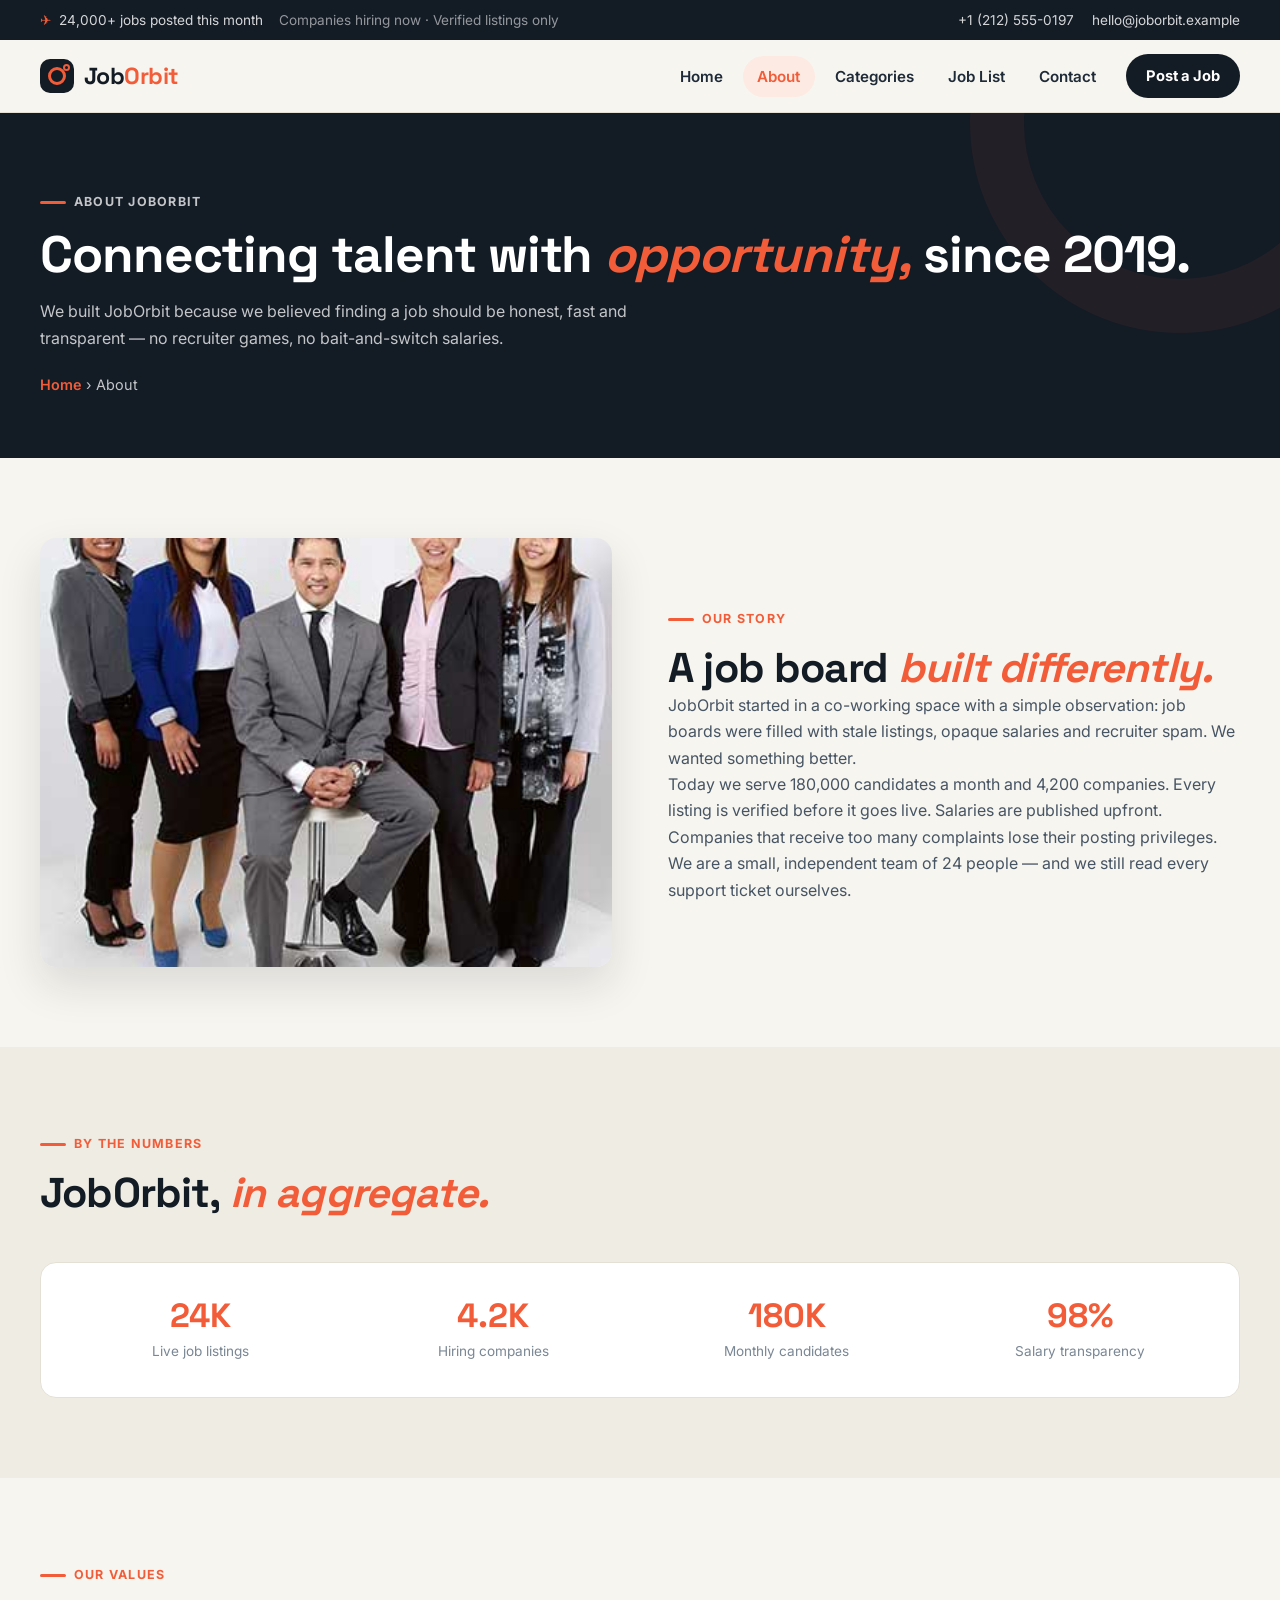
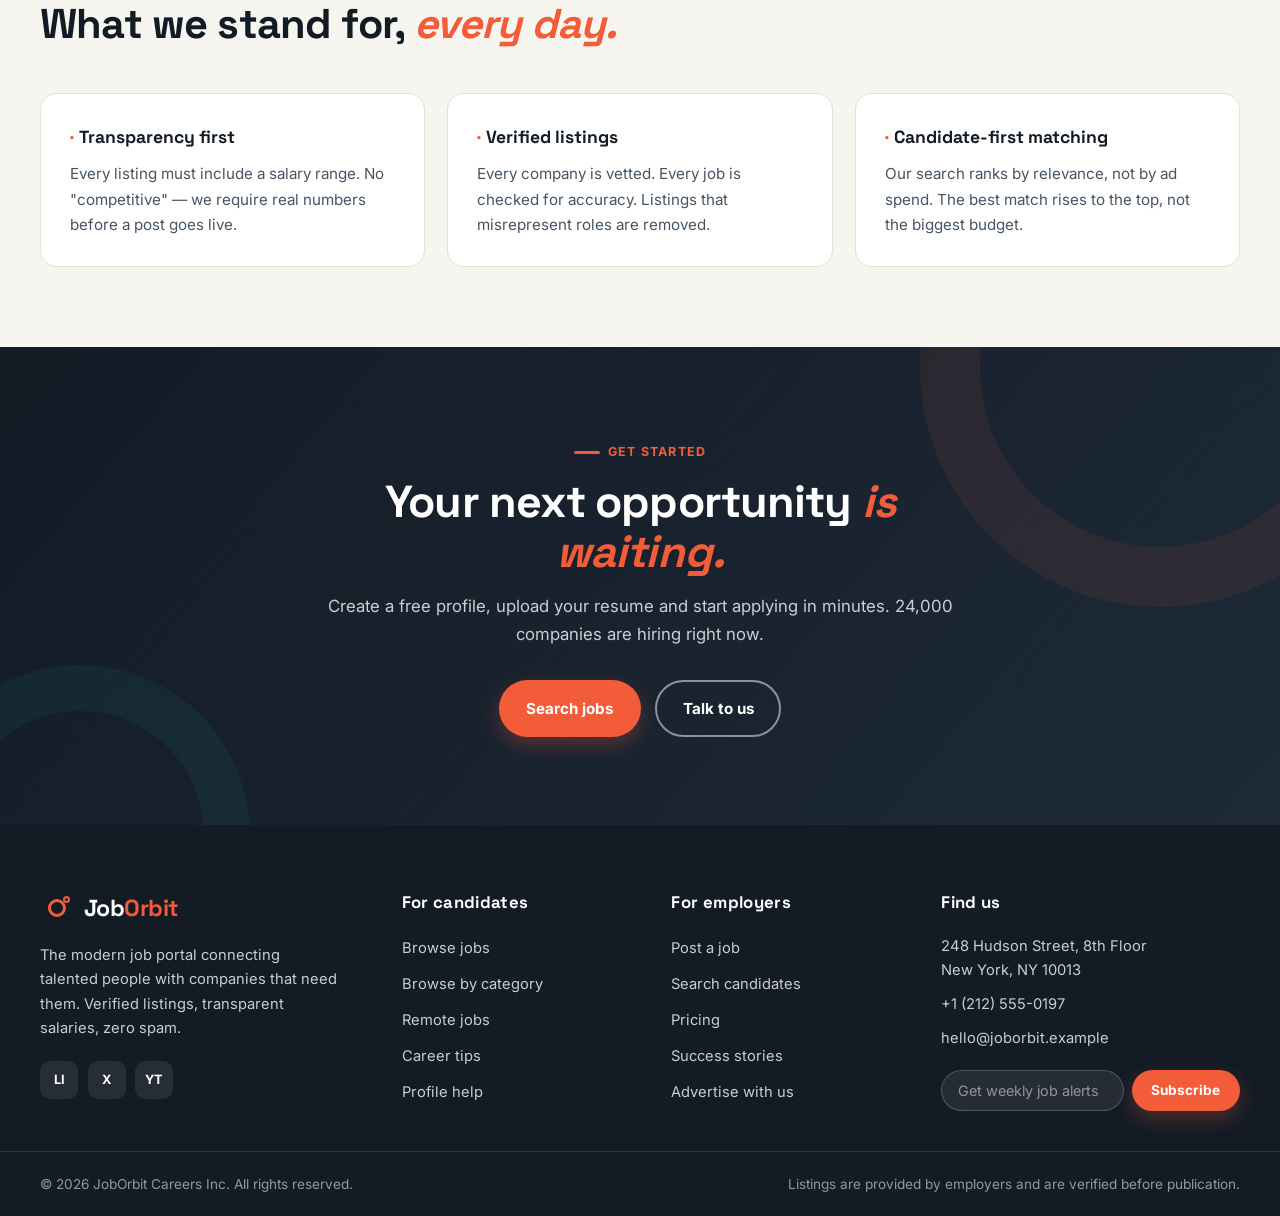
==== commit ef2a023d: "v1.0.0" ====
--- a/about.html
+++ b/about.html
@@ -3,264 +3,194 @@
 <head>
   <meta charset="UTF-8">
   <meta name="viewport" content="width=device-width, initial-scale=1.0">
-  <meta name="description" content="Learn about JOBENTRY — our mission, team, and the values that drive us to connect talent with opportunity.">
-  <title>About Us — JOBENTRY</title>
+  <title>About — JobOrbit | Modern Job Portal</title>
+  <meta name="description" content="JobOrbit is a modern job portal connecting talented people with companies that need them. Since 2019, we have been building a better, more transparent job board.">
+  <link rel="icon" href="data:image/svg+xml,%3Csvg xmlns='http://www.w3.org/2000/svg' viewBox='0 0 64 64'%3E%3Crect width='64' height='64' rx='16' fill='%23131b25'/%3E%3Ccircle cx='32' cy='32' r='14' fill='none' stroke='%23f25c38' stroke-width='5'/%3E%3Cellipse cx='44' cy='20' rx='6' ry='3.2' fill='none' stroke='%23f25c38' stroke-width='3.5' transform='rotate(-30 44 20)'/%3E%3C/svg%3E">
+  <link rel="preconnect" href="https://fonts.googleapis.com">
+  <link rel="preconnect" href="https://fonts.gstatic.com" crossorigin>
+  <link href="https://fonts.googleapis.com/css2?family=Space+Grotesk:wght@400;500;600;700&family=Inter:wght@400;500;600;700;800&display=swap" rel="stylesheet">
   <link rel="stylesheet" href="assets/css/style.css">
 </head>
 <body>
+  <a class="skip-link" href="#main">Skip to content</a>
 
-  <!-- ===== Header ===== -->
-  <header class="header" id="top">
-    <div class="container">
-      <a href="index.html" class="logo">
-        <div class="logo-icon">J</div>
-        JOB<span>ENTRY</span>
+<div class="topbar">
+    <div class="container topbar-inner">
+      <p class="topbar-item"><span class="topbar-icon">✈</span> 24,000+ jobs posted this month</p>
+      <p class="topbar-item topbar-mid">Companies hiring now · Verified listings only</p>
+      <p class="topbar-item topbar-end">
+        <a href="tel:+12125550197">+1 (212) 555-0197</a>
+        <a href="mailto:hello@joborbit.example">hello@joborbit.example</a>
+      </p>
+    </div>
+  </div>
+
+  <header class="site-header" id="top">
+    <div class="container nav-wrap">
+      <a href="index.html" class="brand">
+        <span class="brand-mark" aria-hidden="true"></span>
+        <span class="brand-text">Job<span>Orbit</span></span>
       </a>
-
-      <nav class="nav" aria-label="Main navigation">
+      <button class="nav-toggle" aria-label="Toggle menu" aria-expanded="false" aria-controls="site-nav">&#9776;</button>
+      <nav class="nav-links" id="site-nav" aria-label="Primary">
         <a href="index.html" class="nav-link">Home</a>
-        <a href="jobs.html" class="nav-link">Find Jobs</a>
-        <a href="about.html" class="nav-link active">About</a>
+        <a href="about.html" class="nav-link">About</a>
+        <a href="category.html" class="nav-link">Categories</a>
+        <a href="job-list.html" class="nav-link">Job List</a>
         <a href="contact.html" class="nav-link">Contact</a>
+        <a href="job-list.html" class="nav-cta">Post a Job</a>
       </nav>
-
-      <div class="header-actions">
-        <a href="jobs.html" class="btn btn--primary">Get Started</a>
-        <button class="burger" aria-label="Toggle menu">
-          <span></span>
-          <span></span>
-          <span></span>
-        </button>
-      </div>
     </div>
   </header>
 
-  <!-- ===== Mobile Nav ===== -->
-  <div class="mobile-nav">
-    <div class="mobile-nav-inner">
-      <a href="index.html" class="nav-link">Home</a>
-      <a href="jobs.html" class="nav-link">Find Jobs</a>
-      <a href="about.html" class="nav-link active">About</a>
-      <a href="contact.html" class="nav-link">Contact</a>
-      <div class="mobile-nav-actions">
-        <a href="jobs.html" class="btn btn--primary btn--full">Get Started</a>
+  <main id="main">
+
+    <section class="page-banner">
+      <div class="container">
+        <p class="eyebrow eyebrow-light">About JobOrbit</p>
+        <h1>Connecting talent with <em>opportunity,</em> since 2019.</h1>
+        <p>We built JobOrbit because we believed finding a job should be honest, fast and transparent — no recruiter games, no bait-and-switch salaries.</p>
+        <p class="crumb"><a href="index.html">Home</a> › About</p>
+      </div>
+    </section>
+
+    <section class="section">
+      <div class="container split">
+        <div class="split-media reveal">
+          <img src="assets/img/img-about-1.jpg" alt="JobOrbit team in a collaborative workspace" loading="lazy">
+        </div>
+        <div class="split-copy reveal">
+          <p class="eyebrow">Our story</p>
+          <h2 class="section-title">A job board <em>built differently.</em></h2>
+          <p>JobOrbit started in a co-working space with a simple observation: job boards were filled with stale listings, opaque salaries and recruiter spam. We wanted something better.</p>
+          <p>Today we serve 180,000 candidates a month and 4,200 companies. Every listing is verified before it goes live. Salaries are published upfront. Companies that receive too many complaints lose their posting privileges.</p>
+          <p>We are a small, independent team of 24 people — and we still read every support ticket ourselves.</p>
+        </div>
+      </div>
+    </section>
+
+    <section class="section section-mist">
+      <div class="container">
+        <div class="section-head reveal">
+          <p class="eyebrow">By the numbers</p>
+          <h2 class="section-title">JobOrbit, <em>in aggregate.</em></h2>
+        </div>
+        <div class="stat-band">
+          <div class="stat-item reveal">
+            <span class="stat-num">24K</span>
+            <span class="stat-label">Live job listings</span>
+          </div>
+          <div class="stat-item reveal">
+            <span class="stat-num">4.2K</span>
+            <span class="stat-label">Hiring companies</span>
+          </div>
+          <div class="stat-item reveal">
+            <span class="stat-num">180K</span>
+            <span class="stat-label">Monthly candidates</span>
+          </div>
+          <div class="stat-item reveal">
+            <span class="stat-num">98%</span>
+            <span class="stat-label">Salary transparency</span>
+          </div>
+        </div>
+      </div>
+    </section>
+
+    <section class="section">
+      <div class="container">
+        <div class="section-head reveal">
+          <p class="eyebrow">Our values</p>
+          <h2 class="section-title">What we stand for, <em>every day.</em></h2>
+        </div>
+        <div class="value-grid">
+          <div class="value-card reveal">
+            <h3>Transparency first</h3>
+            <p>Every listing must include a salary range. No "competitive" — we require real numbers before a post goes live.</p>
+          </div>
+          <div class="value-card reveal">
+            <h3>Verified listings</h3>
+            <p>Every company is vetted. Every job is checked for accuracy. Listings that misrepresent roles are removed.</p>
+          </div>
+          <div class="value-card reveal">
+            <h3>Candidate-first matching</h3>
+            <p>Our search ranks by relevance, not by ad spend. The best match rises to the top, not the biggest budget.</p>
+          </div>
+        </div>
+      </div>
+    </section>
+
+  
+    <section class="cta-section">
+      <div class="container cta-inner reveal">
+        <p class="eyebrow eyebrow-light">Get started</p>
+        <h2 class="cta-title">Your next opportunity <em>is waiting.</em></h2>
+        <p class="cta-sub">Create a free profile, upload your resume and start applying in minutes. 24,000 companies are hiring right now.</p>
+        <div class="cta-actions">
+          <a href="job-list.html" class="btn btn-primary">Search jobs</a>
+          <a href="contact.html" class="btn btn-ghost-light">Talk to us</a>
+        </div>
+      </div>
+    </section>
+  </main>
+<footer class="site-footer">
+    <div class="container footer-grid">
+      <div class="footer-col">
+        <a href="index.html" class="brand footer-brand">
+          <span class="brand-mark" aria-hidden="true"></span>
+          <span class="brand-text">Job<span>Orbit</span></span>
+        </a>
+        <p>The modern job portal connecting talented people with companies that need them. Verified listings, transparent salaries, zero spam.</p>
+        <div class="footer-social">
+          <a href="https://linkedin.com" target="_blank" rel="noopener" aria-label="LinkedIn">LI</a>
+          <a href="https://twitter.com" target="_blank" rel="noopener" aria-label="Twitter">X</a>
+          <a href="https://youtube.com" target="_blank" rel="noopener" aria-label="YouTube">YT</a>
+        </div>
+      </div>
+      <div class="footer-col">
+        <h3>For candidates</h3>
+        <ul class="footer-links">
+          <li><a href="job-list.html">Browse jobs</a></li>
+          <li><a href="category.html">Browse by category</a></li>
+          <li><a href="job-list.html">Remote jobs</a></li>
+          <li><a href="about.html">Career tips</a></li>
+          <li><a href="contact.html">Profile help</a></li>
+        </ul>
+      </div>
+      <div class="footer-col">
+        <h3>For employers</h3>
+        <ul class="footer-links">
+          <li><a href="job-list.html">Post a job</a></li>
+          <li><a href="job-list.html">Search candidates</a></li>
+          <li><a href="about.html">Pricing</a></li>
+          <li><a href="about.html">Success stories</a></li>
+          <li><a href="contact.html">Advertise with us</a></li>
+        </ul>
+      </div>
+      <div class="footer-col">
+        <h3>Find us</h3>
+        <ul class="footer-links footer-contact">
+          <li>248 Hudson Street, 8th Floor<br>New York, NY 10013</li>
+          <li><a href="tel:+12125550197">+1 (212) 555-0197</a></li>
+          <li><a href="mailto:hello@joborbit.example">hello@joborbit.example</a></li>
+        </ul>
+        <form class="newsletter" data-form novalidate>
+          <label for="nl-email" class="sr-only">Email for job alerts</label>
+          <input id="nl-email" type="email" name="email" placeholder="Get weekly job alerts" required>
+          <button type="submit" class="btn btn-primary btn-sm">Subscribe</button>
+          <p class="form-msg form-ok">You are subscribed — first digest this Friday.</p>
+          <p class="form-msg form-err">Please enter a valid email address.</p>
+        </form>
       </div>
     </div>
-  </div>
-
-  <!-- ===== Page Hero ===== -->
-  <section class="page-hero">
-    <div class="container">
-      <nav class="breadcrumb">
-        <a href="index.html">Home</a>
-        <span>/</span>
-        <span>About Us</span>
-      </nav>
-      <h1 class="reveal">Our <span style="color: var(--brand-blue);">Story</span></h1>
-      <p class="reveal">Building the bridge between talented professionals and the companies that need them.</p>
-    </div>
-  </section>
-
-  <!-- ===== Our Story ===== -->
-  <section class="section">
-    <div class="container">
-      <div class="about-story">
-        <div class="about-story-image reveal-left">
-          <img src="assets/img/about-1.jpg" alt="JOBENTRY team working together">
-        </div>
-        <div class="about-story-content reveal-right">
-          <span class="section-label" style="display: inline-block; margin-bottom: var(--space-4); background: var(--brand-blue-light); color: var(--brand-blue); padding: var(--space-2) var(--space-4); border-radius: var(--radius-full); font-size: var(--text-sm); font-weight: 600; text-transform: uppercase; letter-spacing: 0.05em;">Our Story</span>
-          <h2>Started With a Simple Belief</h2>
-          <p>Founded in 2019, JOBENTRY began with a simple but powerful idea: the job search process should be transparent, efficient, and human-centered. Too many talented professionals were struggling to find roles that matched their skills, while companies spent months searching for the right candidates.</p>
-          <p>We built a platform that puts people first — a place where job seekers can showcase their true potential and employers can discover exceptional talent without the noise.</p>
-          <p>Today, JOBENTRY connects over 12,000 active job listings with millions of professionals across the globe, and we&rsquo;re just getting started.</p>
-        </div>
-      </div>
-    </div>
-  </section>
-
-  <!-- ===== Mission & Vision ===== -->
-  <section class="section section--light">
-    <div class="container">
-      <div class="grid grid-2 stagger-children" style="gap: var(--space-10);">
-        <div class="value-card" style="text-align: left;">
-          <div class="value-icon" style="background: linear-gradient(135deg, var(--brand-blue-light), #E0E7FF);">
-            &#127919;
-          </div>
-          <h3>Our Mission</h3>
-          <p>To democratize the job search experience by creating a platform where every professional — regardless of background, network, or location — can find meaningful work that aligns with their skills and aspirations.</p>
-        </div>
-        <div class="value-card" style="text-align: left;">
-          <div class="value-icon" style="background: linear-gradient(135deg, var(--brand-green-light), #D1FAE5);">
-            &#128301;
-          </div>
-          <h3>Our Vision</h3>
-          <p>To become the world&rsquo;s most trusted job platform — where careers are built, companies thrive, and the future of work is shaped by opportunity, not circumstance. We envision a world where talent meets purpose.</p>
-        </div>
-      </div>
-    </div>
-  </section>
-
-  <!-- ===== Our Values ===== -->
-  <section class="section" id="values">
-    <div class="container">
-      <div class="section-header reveal">
-        <span class="section-label">Our Values</span>
-        <h2>What Drives Us Forward</h2>
-        <p>The principles that shape every decision we make and every feature we build.</p>
-      </div>
-
-      <div class="values-grid stagger-children">
-        <div class="value-card">
-          <div class="value-icon">&#129309;</div>
-          <h3>Trust &amp; Transparency</h3>
-          <p>We believe in honest job listings, real salary ranges, and genuine company profiles. No hidden agendas, no bait-and-switch.</p>
-        </div>
-        <div class="value-card">
-          <div class="value-icon">&#9889;</div>
-          <h3>Speed &amp; Simplicity</h3>
-          <p>Time is valuable. We streamline every step — from searching to applying to interviewing — so you can focus on what matters.</p>
-        </div>
-        <div class="value-card">
-          <div class="value-icon">&#127758;</div>
-          <h3>Inclusivity</h3>
-          <p>Great talent exists everywhere. Our platform is designed to break down barriers and connect opportunities with people of all backgrounds.</p>
-        </div>
-      </div>
-    </div>
-  </section>
-
-  <!-- ===== Team ===== -->
-  <section class="section section--light" id="team">
-    <div class="container">
-      <div class="section-header reveal">
-        <span class="section-label">Our Team</span>
-        <h2>Meet the People Behind JOBENTRY</h2>
-        <p>A passionate team dedicated to transforming how the world finds work.</p>
-      </div>
-
-      <div class="team-grid stagger-children">
-        <div class="team-card">
-          <img src="assets/img/about-2.jpg" alt="Alex Morgan" class="team-card-avatar">
-          <h4>Alex Morgan</h4>
-          <div class="team-role">CEO &amp; Co-Founder</div>
-          <p>Former HR tech executive with 15+ years of experience in talent acquisition and workforce innovation.</p>
-        </div>
-        <div class="team-card">
-          <img src="assets/img/about-3.jpg" alt="Priya Sharma" class="team-card-avatar">
-          <h4>Priya Sharma</h4>
-          <div class="team-role">CTO &amp; Co-Founder</div>
-          <p>Full-stack engineer and AI enthusiast who builds the technology that powers smart job matching.</p>
-        </div>
-        <div class="team-card">
-          <img src="assets/img/about-4.jpg" alt="David Kim" class="team-card-avatar">
-          <h4>David Kim</h4>
-          <div class="team-role">Head of Design</div>
-          <p>Award-winning UX designer focused on creating intuitive, accessible experiences for millions of users.</p>
-        </div>
-        <div class="team-card">
-          <img src="assets/img/testimonial-1.jpg" alt="Sarah Mitchell" class="team-card-avatar">
-          <h4>Sarah Mitchell</h4>
-          <div class="team-role">VP of Partnerships</div>
-          <p>Connects JOBENTRY with Fortune 500 companies and fast-growing startups to expand opportunity.</p>
-        </div>
-      </div>
-    </div>
-  </section>
-
-  <!-- ===== Image Gallery ===== -->
-  <section class="section--sm">
-    <div class="container">
-      <div class="section-header reveal">
-        <span class="section-label">Life at JOBENTRY</span>
-        <h2>Our Culture in Photos</h2>
-      </div>
-      <div class="grid grid-4 stagger-children" style="gap: var(--space-4);">
-        <img src="assets/img/about-1.jpg" alt="Office collaboration" style="border-radius: var(--radius-xl); object-fit: cover; height: 220px; width: 100%;">
-        <img src="assets/img/about-2.jpg" alt="Team meeting" style="border-radius: var(--radius-xl); object-fit: cover; height: 220px; width: 100%;">
-        <img src="assets/img/about-3.jpg" alt="Hackathon" style="border-radius: var(--radius-xl); object-fit: cover; height: 220px; width: 100%;">
-        <img src="assets/img/about-4.jpg" alt="Company retreat" style="border-radius: var(--radius-xl); object-fit: cover; height: 220px; width: 100%;">
-      </div>
-    </div>
-  </section>
-
-  <!-- ===== CTA ===== -->
-  <section class="section">
-    <div class="container">
-      <div class="cta-section reveal">
-        <h2>Join Our Growing Team</h2>
-        <p>We&rsquo;re always looking for passionate people who want to make a difference in the world of work.</p>
-        <div class="cta-buttons">
-          <a href="jobs.html" class="btn btn--lg" style="background: var(--brand-white); color: var(--brand-blue);">View Open Positions</a>
-          <a href="contact.html" class="btn btn--outline-white btn--lg">Contact Us</a>
-        </div>
-      </div>
-    </div>
-  </section>
-
-  <!-- ===== Footer ===== -->
-  <footer class="footer">
-    <div class="container">
-      <div class="footer-grid">
-        <div class="footer-brand">
-          <a href="index.html" class="logo">
-            <div class="logo-icon">J</div>
-            JOB<span>ENTRY</span>
-          </a>
-          <p>Connecting talent with opportunity. JOBENTRY is the premier job portal for professionals and companies seeking the perfect match.</p>
-          <div class="footer-social">
-            <a href="#" aria-label="Twitter">&#120143;</a>
-            <a href="#" aria-label="LinkedIn">in</a>
-            <a href="#" aria-label="Facebook">f</a>
-            <a href="#" aria-label="Instagram">&#9737;</a>
-          </div>
-        </div>
-
-        <div class="footer-col">
-          <h4>For Job Seekers</h4>
-          <ul>
-            <li><a href="jobs.html">Browse Jobs</a></li>
-            <li><a href="#">Career Advice</a></li>
-            <li><a href="#">Resume Builder</a></li>
-            <li><a href="#">Salary Calculator</a></li>
-          </ul>
-        </div>
-
-        <div class="footer-col">
-          <h4>For Employers</h4>
-          <ul>
-            <li><a href="contact.html">Post a Job</a></li>
-            <li><a href="#">Talent Search</a></li>
-            <li><a href="#">Pricing</a></li>
-            <li><a href="#">Resources</a></li>
-          </ul>
-        </div>
-
-        <div class="footer-col">
-          <h4>Company</h4>
-          <ul>
-            <li><a href="about.html">About Us</a></li>
-            <li><a href="contact.html">Contact</a></li>
-            <li><a href="#">Careers</a></li>
-            <li><a href="#">Blog</a></li>
-          </ul>
-        </div>
-      </div>
-
-      <div class="footer-bottom">
-        <span>&copy; <span data-year></span> JOBENTRY. All rights reserved.</span>
-        <div class="footer-bottom-links">
-          <a href="#">Privacy Policy</a>
-          <a href="#">Terms of Service</a>
-          <a href="#">Cookie Policy</a>
-        </div>
+    <div class="footer-bottom">
+      <div class="container">
+        <p>© <span data-year>2026</span> JobOrbit Careers Inc. All rights reserved.</p>
+        <p>Listings are provided by employers and are verified before publication.</p>
       </div>
     </div>
   </footer>
 
-  <!-- Back to Top -->
   <button class="back-to-top" aria-label="Back to top">&#8593;</button>
-
   <script src="assets/js/main.js"></script>
 </body>
 </html>
--- a/assets/css/style.css
+++ b/assets/css/style.css
@@ -1,2109 +1,586 @@
-/* ============================================================
-   JOBENTRY — Job Portal & Recruitment
-   Design System + Component Styles
-   ============================================================ */
-
-/* -----------------------------------------------------------
-   Google Fonts
-   ----------------------------------------------------------- */
-@import url('https://fonts.googleapis.com/css2?family=Plus+Jakarta+Sans:ital,wght@0,300;0,400;0,500;0,600;0,700;0,800;1,400;1,500&family=Inter:wght@300;400;500;600;700&display=swap');
-
-/* -----------------------------------------------------------
-   Custom Properties
-   ----------------------------------------------------------- */
+/* ==========================================================================
+   JobOrbit — Job Portal Template
+   Design system: warm paper + deep ink + persimmon + teal
+   Display: Space Grotesk · Body: Inter
+   ========================================================================== */
+
+/* ---------- Tokens ---------- */
 :root {
-  /* Brand */
-  --brand-blue: #2563EB;
-  --brand-blue-dark: #1D4ED8;
-  --brand-blue-light: #DBEAFE;
-  --brand-green: #16A34A;
-  --brand-green-dark: #15803D;
-  --brand-green-light: #DCFCE7;
-  --brand-dark: #111827;
-  --brand-dark-soft: #1F2937;
-  --brand-dark-muted: #374151;
-  --brand-white: #FFFFFF;
-
-  /* Neutrals */
-  --gray-50: #F9FAFB;
-  --gray-100: #F3F4F6;
-  --gray-200: #E5E7EB;
-  --gray-300: #D1D5DB;
-  --gray-400: #9CA3AF;
-  --gray-500: #6B7280;
-  --gray-600: #4B5563;
-  --gray-700: #374151;
-  --gray-800: #1F2937;
-  --gray-900: #111827;
-
-  /* Semantic */
-  --success: #16A34A;
-  --error: #DC2626;
-  --warning: #F59E0B;
-  --info: #2563EB;
-
-  /* Typography */
-  --font-heading: 'Plus Jakarta Sans', sans-serif;
-  --font-body: 'Inter', sans-serif;
-
-  /* Font Sizes */
-  --text-xs: 0.75rem;
-  --text-sm: 0.875rem;
-  --text-base: 1rem;
-  --text-lg: 1.125rem;
-  --text-xl: 1.25rem;
-  --text-2xl: 1.5rem;
-  --text-3xl: 1.875rem;
-  --text-4xl: 2.25rem;
-  --text-5xl: 3rem;
-  --text-6xl: 3.75rem;
-
-  /* Spacing */
-  --space-1: 0.25rem;
-  --space-2: 0.5rem;
-  --space-3: 0.75rem;
-  --space-4: 1rem;
-  --space-5: 1.25rem;
-  --space-6: 1.5rem;
-  --space-8: 2rem;
-  --space-10: 2.5rem;
-  --space-12: 3rem;
-  --space-16: 4rem;
-  --space-20: 5rem;
-  --space-24: 6rem;
-
-  /* Border Radius */
-  --radius-sm: 0.375rem;
-  --radius-md: 0.5rem;
-  --radius-lg: 0.75rem;
-  --radius-xl: 1rem;
-  --radius-2xl: 1.5rem;
-  --radius-full: 9999px;
-
-  /* Shadows */
-  --shadow-sm: 0 1px 2px rgba(0, 0, 0, 0.05);
-  --shadow-md: 0 4px 6px -1px rgba(0, 0, 0, 0.07), 0 2px 4px -2px rgba(0, 0, 0, 0.05);
-  --shadow-lg: 0 10px 15px -3px rgba(0, 0, 0, 0.08), 0 4px 6px -4px rgba(0, 0, 0, 0.04);
-  --shadow-xl: 0 20px 25px -5px rgba(0, 0, 0, 0.08), 0 8px 10px -6px rgba(0, 0, 0, 0.04);
-  --shadow-2xl: 0 25px 50px -12px rgba(0, 0, 0, 0.15);
-
-  /* Transitions */
-  --transition-fast: 150ms ease;
-  --transition-base: 250ms ease;
-  --transition-slow: 400ms ease;
-  --transition-spring: 400ms cubic-bezier(0.34, 1.56, 0.64, 1);
-
-  /* Z-index */
-  --z-nav: 1000;
-  --z-modal: 1100;
-  --z-toast: 1200;
-
-  /* Container */
-  --container-max: 1200px;
-  --container-padding: 1.5rem;
-}
-
-/* -----------------------------------------------------------
-   Reset & Base
-   ----------------------------------------------------------- */
-*,
-*::before,
-*::after {
-  box-sizing: border-box;
-  margin: 0;
-  padding: 0;
-}
-
-html {
-  scroll-behavior: smooth;
-  -webkit-text-size-adjust: 100%;
-}
-
+  --clr-ink: #131b25;          /* deep slate ink — dark surfaces & headings */
+  --clr-ink-soft: #1e2a38;
+  --clr-body: #465464;         /* body text */
+  --clr-muted: #7a8794;        /* secondary text */
+  --clr-paper: #f7f5ef;        /* warm page ground */
+  --clr-card: #ffffff;
+  --clr-mist: #efece3;         /* soft warm section */
+  --clr-line: #e4e0d6;         /* warm hairline */
+  --clr-flame: #f25c38;        /* primary accent — persimmon */
+  --clr-flame-dark: #d84a27;
+  --clr-flame-soft: #fdeae3;
+  --clr-teal: #1e7d6e;         /* secondary accent */
+  --clr-teal-soft: #e1f0ec;
+  --clr-amber: #f5a623;
+  --clr-err: #c0392b;
+  --clr-ok: #1e7d6e;
+  --ff-display: 'Space Grotesk', 'Inter', sans-serif;
+  --ff-body: 'Inter', system-ui, sans-serif;
+  --container: 1200px;
+  --radius: 16px;
+  --radius-sm: 10px;
+  --shadow-card: 0 10px 30px rgba(19, 27, 37, 0.07);
+  --shadow-lift: 0 18px 44px rgba(19, 27, 37, 0.12);
+  --ease: cubic-bezier(0.22, 0.61, 0.36, 1);
+}
+
+/* ---------- Reset ---------- */
+*, *::before, *::after { box-sizing: border-box; margin: 0; padding: 0; }
+html { scroll-behavior: smooth; }
 body {
-  font-family: var(--font-body);
-  font-size: var(--text-base);
-  line-height: 1.7;
-  color: var(--gray-700);
-  background-color: var(--brand-white);
+  font-family: var(--ff-body);
+  color: var(--clr-body);
+  background: var(--clr-paper);
+  line-height: 1.65;
   -webkit-font-smoothing: antialiased;
-  -moz-osx-font-smoothing: grayscale;
   overflow-x: hidden;
 }
-
-img {
-  max-width: 100%;
-  height: auto;
-  display: block;
-}
-
-a {
-  text-decoration: none;
-  color: inherit;
-  transition: color var(--transition-fast);
-}
-
-ul, ol {
-  list-style: none;
-}
-
-button, input, select, textarea {
-  font-family: inherit;
-  font-size: inherit;
-  border: none;
-  outline: none;
-  background: none;
-}
-
-button {
-  cursor: pointer;
-}
-
-h1, h2, h3, h4, h5, h6 {
-  font-family: var(--font-heading);
-  font-weight: 700;
-  line-height: 1.2;
-  color: var(--brand-dark);
-}
-
-h1 { font-size: var(--text-5xl); }
-h2 { font-size: var(--text-4xl); }
-h3 { font-size: var(--text-2xl); }
-h4 { font-size: var(--text-xl); }
-h5 { font-size: var(--text-lg); }
-
-p {
-  margin-bottom: var(--space-4);
-}
-
-p:last-child {
-  margin-bottom: 0;
-}
-
-/* -----------------------------------------------------------
-   Layout Utilities
-   ----------------------------------------------------------- */
+img { max-width: 100%; display: block; }
+a { color: inherit; text-decoration: none; }
+ul { list-style: none; }
+button { font-family: inherit; cursor: pointer; }
+input, select, textarea { font-family: inherit; font-size: 1rem; }
+
+.sr-only {
+  position: absolute; width: 1px; height: 1px;
+  padding: 0; margin: -1px; overflow: hidden;
+  clip: rect(0 0 0 0); white-space: nowrap; border: 0;
+}
+.skip-link {
+  position: absolute; left: -9999px; top: 0; z-index: 200;
+  background: var(--clr-flame); color: #fff; padding: 0.75rem 1.25rem;
+  border-radius: 0 0 10px 0; font-weight: 700;
+}
+.skip-link:focus { left: 0; }
+
 .container {
-  width: 100%;
-  max-width: var(--container-max);
-  margin: 0 auto;
-  padding: 0 var(--container-padding);
-}
-
-.section {
-  padding: var(--space-24) 0;
-}
-
-.section--sm {
-  padding: var(--space-16) 0;
-}
-
-.section--lg {
-  padding: var(--space-32, 8rem) 0;
-}
-
-.section--dark {
-  background-color: var(--brand-dark);
-  color: var(--gray-300);
-}
-
-.section--dark h2,
-.section--dark h3,
-.section--dark h4 {
-  color: var(--brand-white);
-}
-
-.section--light {
-  background-color: var(--gray-50);
-}
-
-.section--blue {
-  background-color: var(--brand-blue);
-  color: var(--brand-white);
-}
-
-.section--blue h2,
-.section--blue h3 {
-  color: var(--brand-white);
-}
-
-.section--blue p {
-  color: rgba(255, 255, 255, 0.85);
-}
-
-.flex {
-  display: flex;
-}
-
-.flex-center {
-  display: flex;
-  align-items: center;
-  justify-content: center;
-}
-
-.flex-between {
-  display: flex;
-  align-items: center;
-  justify-content: space-between;
-}
-
-.flex-col {
-  flex-direction: column;
-}
-
-.gap-1 { gap: var(--space-1); }
-.gap-2 { gap: var(--space-2); }
-.gap-3 { gap: var(--space-3); }
-.gap-4 { gap: var(--space-4); }
-.gap-6 { gap: var(--space-6); }
-.gap-8 { gap: var(--space-8); }
-
-.grid {
-  display: grid;
-}
-
-.grid-2 {
-  grid-template-columns: repeat(2, 1fr);
-}
-
-.grid-3 {
-  grid-template-columns: repeat(3, 1fr);
-}
-
-.grid-4 {
-  grid-template-columns: repeat(4, 1fr);
-}
-
-.text-center { text-align: center; }
-.text-left { text-align: left; }
-.text-right { text-align: right; }
-
-/* -----------------------------------------------------------
-   Section Header
-   ----------------------------------------------------------- */
-.section-header {
-  text-align: center;
-  max-width: 640px;
-  margin: 0 auto var(--space-16);
-}
-
-.section-header .section-label {
-  display: inline-flex;
-  align-items: center;
-  gap: var(--space-2);
-  font-family: var(--font-heading);
-  font-size: var(--text-sm);
-  font-weight: 600;
-  text-transform: uppercase;
-  letter-spacing: 0.08em;
-  color: var(--brand-blue);
-  margin-bottom: var(--space-4);
-  padding: var(--space-2) var(--space-4);
-  background: var(--brand-blue-light);
-  border-radius: var(--radius-full);
-}
-
-.section--dark .section-header .section-label {
-  background: rgba(37, 99, 235, 0.2);
-  color: #93C5FD;
-}
-
-.section--blue .section-header .section-label {
-  background: rgba(255, 255, 255, 0.2);
-  color: var(--brand-white);
-}
-
-.section-header h2 {
-  margin-bottom: var(--space-4);
-}
-
-.section-header p {
-  color: var(--gray-500);
-  font-size: var(--text-lg);
-}
-
-.section--dark .section-header p {
-  color: var(--gray-400);
-}
-
-/* -----------------------------------------------------------
-   Buttons
-   ----------------------------------------------------------- */
+  width: min(100% - 2.5rem, var(--container));
+  margin-inline: auto;
+}
+
+/* ---------- Buttons ---------- */
 .btn {
-  display: inline-flex;
-  align-items: center;
-  justify-content: center;
-  gap: var(--space-2);
-  padding: 0.75rem 1.75rem;
-  font-family: var(--font-heading);
-  font-size: var(--text-sm);
-  font-weight: 600;
-  border-radius: var(--radius-lg);
-  transition: all var(--transition-base);
+  display: inline-flex; align-items: center; justify-content: center;
+  gap: 0.5rem; font-weight: 700; font-size: 0.95rem;
+  padding: 0.85rem 1.6rem; border-radius: 999px;
+  border: 2px solid transparent; transition: all 0.25s var(--ease);
   white-space: nowrap;
-  line-height: 1;
-}
-
-.btn--primary {
-  background-color: var(--brand-blue);
-  color: var(--brand-white);
-  box-shadow: 0 4px 14px rgba(37, 99, 235, 0.35);
-}
-
-.btn--primary:hover {
-  background-color: var(--brand-blue-dark);
-  box-shadow: 0 6px 20px rgba(37, 99, 235, 0.45);
-  transform: translateY(-1px);
-}
-
-.btn--secondary {
-  background-color: var(--brand-green);
-  color: var(--brand-white);
-  box-shadow: 0 4px 14px rgba(22, 163, 74, 0.35);
-}
-
-.btn--secondary:hover {
-  background-color: var(--brand-green-dark);
-  box-shadow: 0 6px 20px rgba(22, 163, 74, 0.45);
-  transform: translateY(-1px);
-}
-
-.btn--outline {
-  border: 2px solid var(--brand-blue);
-  color: var(--brand-blue);
-  background: transparent;
-}
-
-.btn--outline:hover {
-  background-color: var(--brand-blue);
-  color: var(--brand-white);
-}
-
-.btn--outline-white {
-  border: 2px solid rgba(255, 255, 255, 0.4);
-  color: var(--brand-white);
-  background: transparent;
-}
-
-.btn--outline-white:hover {
-  background-color: var(--brand-white);
-  color: var(--brand-dark);
-  border-color: var(--brand-white);
-}
-
-.btn--ghost {
-  color: var(--gray-600);
-  background: transparent;
-}
-
-.btn--ghost:hover {
-  background-color: var(--gray-100);
-  color: var(--brand-dark);
-}
-
-.btn--lg {
-  padding: 1rem 2.25rem;
-  font-size: var(--text-base);
-  border-radius: var(--radius-xl);
-}
-
-.btn--sm {
-  padding: 0.5rem 1.25rem;
-  font-size: var(--text-xs);
-}
-
-.btn--icon {
-  width: 44px;
-  height: 44px;
-  padding: 0;
-  border-radius: var(--radius-md);
-}
-
-.btn--full {
-  width: 100%;
-}
-
-/* -----------------------------------------------------------
-   Header / Navigation
-   ----------------------------------------------------------- */
-.header {
-  position: fixed;
-  top: 0;
-  left: 0;
-  right: 0;
-  z-index: var(--z-nav);
-  background: rgba(255, 255, 255, 0.95);
-  backdrop-filter: blur(12px);
-  -webkit-backdrop-filter: blur(12px);
-  border-bottom: 1px solid transparent;
-  transition: all var(--transition-base);
-  padding: 0.75rem 0;
-}
-
-.header.scrolled {
-  border-bottom-color: var(--gray-200);
-  box-shadow: var(--shadow-sm);
-}
-
-.header .container {
-  display: flex;
-  align-items: center;
-  justify-content: space-between;
-}
-
-/* Logo */
-.logo {
-  display: flex;
-  align-items: center;
-  gap: var(--space-3);
-  font-family: var(--font-heading);
-  font-weight: 800;
-  font-size: var(--text-xl);
-  color: var(--brand-dark);
-}
-
-.logo-icon {
-  display: flex;
-  align-items: center;
-  justify-content: center;
-  width: 40px;
-  height: 40px;
-  background: linear-gradient(135deg, var(--brand-blue), var(--brand-green));
-  border-radius: var(--radius-lg);
-  color: var(--brand-white);
-  font-size: var(--text-lg);
-  font-weight: 800;
-  line-height: 1;
-}
-
-.logo span {
-  color: var(--brand-blue);
-}
-
-/* Nav */
-.nav {
-  display: flex;
-  align-items: center;
-  gap: var(--space-1);
-}
-
+}
+.btn-primary {
+  background: var(--clr-flame); color: #fff;
+  box-shadow: 0 8px 20px rgba(242, 92, 56, 0.28);
+}
+.btn-primary:hover { background: var(--clr-flame-dark); transform: translateY(-2px); box-shadow: 0 12px 26px rgba(242, 92, 56, 0.34); }
+.btn-ghost-ink {
+  background: transparent; color: var(--clr-ink);
+  border-color: var(--clr-ink);
+}
+.btn-ghost-ink:hover { background: var(--clr-ink); color: #fff; }
+.btn-ghost-light {
+  background: transparent; color: #fff; border-color: rgba(255,255,255,0.5);
+}
+.btn-ghost-light:hover { background: #fff; color: var(--clr-ink); border-color: #fff; }
+.btn-ghost-paper {
+  background: transparent; color: var(--clr-flame);
+  border-color: var(--clr-flame);
+}
+.btn-ghost-paper:hover { background: var(--clr-flame); color: #fff; }
+.btn-sm { padding: 0.55rem 1.1rem; font-size: 0.85rem; }
+
+/* ---------- Topbar ---------- */
+.topbar {
+  background: var(--clr-ink); color: rgba(255,255,255,0.82);
+  font-size: 0.85rem; padding: 0.55rem 0;
+}
+.topbar-inner { display: flex; align-items: center; gap: 1rem; flex-wrap: wrap; }
+.topbar-item { display: flex; align-items: center; gap: 0.45rem; }
+.topbar-icon { color: var(--clr-flame); font-weight: 700; }
+.topbar-mid { color: rgba(255,255,255,0.55); }
+.topbar-end { margin-left: auto; display: flex; gap: 1.1rem; }
+.topbar-end a { color: rgba(255,255,255,0.82); transition: color 0.2s; }
+.topbar-end a:hover { color: var(--clr-flame); }
+
+/* ---------- Header / Nav ---------- */
+.site-header {
+  position: sticky; top: 0; z-index: 100;
+  background: rgba(247, 245, 239, 0.92);
+  backdrop-filter: blur(10px);
+  border-bottom: 1px solid var(--clr-line);
+}
+.nav-wrap { display: flex; align-items: center; gap: 2rem; padding: 0.9rem 0; }
+.brand { display: inline-flex; align-items: center; gap: 0.6rem; font-family: var(--ff-display); }
+.brand-mark {
+  width: 34px; height: 34px; border-radius: 10px;
+  background: var(--clr-ink);
+  position: relative; flex-shrink: 0;
+}
+.brand-mark::before {
+  content: ''; position: absolute; inset: 8px;
+  border: 3px solid var(--clr-flame); border-radius: 50%;
+}
+.brand-mark::after {
+  content: ''; position: absolute; width: 7px; height: 7px;
+  border: 2.5px solid var(--clr-flame); border-radius: 50%;
+  top: 5px; right: 4px;
+}
+.brand-text {
+  font-size: 1.45rem; font-weight: 700; color: var(--clr-ink);
+  letter-spacing: -0.02em;
+}
+.brand-text span { color: var(--clr-flame); }
+.nav-toggle {
+  display: none; background: none; border: none; font-size: 1.7rem;
+  color: var(--clr-ink); margin-left: auto; line-height: 1;
+}
+.nav-links { display: flex; align-items: center; gap: 0.35rem; margin-left: auto; }
 .nav-link {
-  padding: 0.5rem 1rem;
-  font-family: var(--font-body);
-  font-size: var(--text-sm);
-  font-weight: 500;
-  color: var(--gray-600);
-  border-radius: var(--radius-md);
-  transition: all var(--transition-fast);
-}
-
-.nav-link:hover {
-  color: var(--brand-blue);
-  background-color: var(--brand-blue-light);
-}
-
-.nav-link.active {
-  color: var(--brand-blue);
-  background-color: var(--brand-blue-light);
-}
-
-/* Header Actions */
-.header-actions {
-  display: flex;
-  align-items: center;
-  gap: var(--space-3);
-}
-
-/* Burger */
-.burger {
-  display: none;
-  flex-direction: column;
-  gap: 5px;
-  width: 28px;
-  padding: 4px 0;
-  cursor: pointer;
-  background: none;
-  border: none;
-}
-
-.burger span {
-  display: block;
-  width: 100%;
-  height: 2.5px;
-  background: var(--brand-dark);
-  border-radius: 2px;
-  transition: all var(--transition-base);
-  transform-origin: center;
-}
-
-.burger.active span:nth-child(1) {
-  transform: rotate(45deg) translate(5px, 5px);
-}
-
-.burger.active span:nth-child(2) {
-  opacity: 0;
-}
-
-.burger.active span:nth-child(3) {
-  transform: rotate(-45deg) translate(6px, -6px);
-}
-
-/* Mobile Nav */
-.mobile-nav {
-  display: none;
-  position: fixed;
-  top: 0;
-  left: 0;
-  right: 0;
-  bottom: 0;
-  z-index: calc(var(--z-nav) - 1);
-  background: rgba(17, 24, 39, 0.5);
-  opacity: 0;
-  visibility: hidden;
-  transition: all var(--transition-base);
-}
-
-.mobile-nav.open {
-  opacity: 1;
-  visibility: visible;
-}
-
-.mobile-nav-inner {
-  position: absolute;
-  top: 0;
-  right: 0;
-  width: 300px;
-  height: 100%;
-  background: var(--brand-white);
-  padding: 5rem var(--space-6) var(--space-8);
-  transform: translateX(100%);
-  transition: transform var(--transition-slow);
-  box-shadow: var(--shadow-2xl);
-}
-
-.mobile-nav.open .mobile-nav-inner {
-  transform: translateX(0);
-}
-
-.mobile-nav .nav-link {
-  display: block;
-  padding: 0.75rem 1rem;
-  font-size: var(--text-base);
-  border-radius: var(--radius-md);
-}
-
-.mobile-nav .nav-link:hover {
-  background-color: var(--gray-100);
-}
-
-.mobile-nav .mobile-nav-actions {
-  margin-top: var(--space-6);
-  padding-top: var(--space-6);
-  border-top: 1px solid var(--gray-200);
-  display: flex;
-  flex-direction: column;
-  gap: var(--space-3);
-}
-
-/* -----------------------------------------------------------
-   Hero Section
-   ----------------------------------------------------------- */
-.hero {
-  position: relative;
-  padding: 8rem 0 var(--space-24);
-  background: linear-gradient(135deg, #EFF6FF 0%, #F0FDF4 50%, #EFF6FF 100%);
-  overflow: hidden;
-}
-
-.hero::before {
-  content: '';
-  position: absolute;
-  top: -50%;
-  right: -20%;
-  width: 80%;
-  height: 200%;
-  background: radial-gradient(ellipse, rgba(37, 99, 235, 0.06) 0%, transparent 60%);
-  pointer-events: none;
-}
-
-.hero::after {
-  content: '';
-  position: absolute;
-  bottom: -30%;
-  left: -15%;
-  width: 60%;
-  height: 150%;
-  background: radial-gradient(ellipse, rgba(22, 163, 74, 0.05) 0%, transparent 60%);
-  pointer-events: none;
-}
-
-.hero .container {
-  position: relative;
-  z-index: 1;
-}
-
-.hero-content {
-  max-width: 680px;
-  margin: 0 auto var(--space-12);
-  text-align: center;
-}
-
-.hero-badge {
-  display: inline-flex;
-  align-items: center;
-  gap: var(--space-2);
-  padding: var(--space-2) var(--space-4);
-  background: var(--brand-white);
-  border: 1px solid var(--gray-200);
-  border-radius: var(--radius-full);
-  font-size: var(--text-sm);
-  font-weight: 500;
-  color: var(--gray-600);
-  margin-bottom: var(--space-6);
-  box-shadow: var(--shadow-sm);
-}
-
-.hero-badge .badge-dot {
-  width: 8px;
-  height: 8px;
-  background: var(--brand-green);
-  border-radius: 50%;
-  animation: pulse-dot 2s infinite;
-}
-
-@keyframes pulse-dot {
-  0%, 100% { opacity: 1; }
-  50% { opacity: 0.5; }
-}
-
+  padding: 0.5rem 0.9rem; border-radius: 999px; font-weight: 600;
+  font-size: 0.95rem; color: var(--clr-ink-soft); transition: all 0.2s;
+}
+.nav-link:hover, .nav-link.active { color: var(--clr-flame); background: var(--clr-flame-soft); }
+.nav-cta {
+  margin-left: 0.6rem; padding: 0.6rem 1.25rem; border-radius: 999px;
+  background: var(--clr-ink); color: #fff; font-weight: 700; font-size: 0.92rem;
+  transition: background 0.2s;
+}
+.nav-cta:hover { background: var(--clr-flame); }
+
+/* ---------- Hero ---------- */
+.hero { position: relative; min-height: 620px; display: flex; align-items: center; padding: 5rem 0 3.5rem; }
+.hero-bg { position: absolute; inset: 0; z-index: 0; }
+.hero-bg img {
+  position: absolute; inset: 0; width: 100%; height: 100%;
+  object-fit: cover; opacity: 0; transition: opacity 1.4s ease-in-out;
+}
+.hero-bg img.active { opacity: 1; }
+.hero-shade {
+  position: absolute; inset: 0; z-index: 1;
+  background: linear-gradient(120deg, rgba(19,27,37,0.94) 0%, rgba(19,27,37,0.82) 45%, rgba(19,27,37,0.55) 100%);
+}
+.hero-inner { position: relative; z-index: 2; }
+.hero-copy { max-width: 620px; }
+.hero-eyebrow {
+  display: inline-flex; align-items: center; gap: 0.5rem;
+  color: var(--clr-flame); font-weight: 700; letter-spacing: 0.08em;
+  text-transform: uppercase; font-size: 0.8rem; margin-bottom: 1.1rem;
+}
 .hero h1 {
-  font-size: clamp(2.5rem, 5vw, 3.75rem);
-  font-weight: 800;
-  line-height: 1.1;
-  margin-bottom: var(--space-6);
-  color: var(--brand-dark);
-}
-
-.hero h1 .highlight-blue {
-  color: var(--brand-blue);
-}
-
-.hero h1 .highlight-green {
-  color: var(--brand-green);
-}
-
-.hero-description {
-  font-size: var(--text-lg);
-  color: var(--gray-500);
-  max-width: 540px;
-  margin: 0 auto var(--space-8);
-}
-
-.hero-buttons {
-  display: flex;
-  align-items: center;
-  justify-content: center;
-  gap: var(--space-4);
-  flex-wrap: wrap;
-}
-
-/* Hero Search Form */
-.hero-search {
-  background: var(--brand-white);
-  border-radius: var(--radius-2xl);
-  box-shadow: var(--shadow-xl);
-  padding: var(--space-6);
-  max-width: 900px;
-  margin: 0 auto;
-  border: 1px solid var(--gray-100);
-}
-
-.hero-search-form {
-  display: flex;
-  gap: var(--space-4);
-  align-items: end;
-}
-
-.search-field {
-  flex: 1;
-  display: flex;
-  flex-direction: column;
-  gap: var(--space-2);
-}
-
-.search-field label {
-  font-size: var(--text-xs);
-  font-weight: 600;
-  text-transform: uppercase;
-  letter-spacing: 0.05em;
-  color: var(--gray-500);
-}
-
-.search-field .input-wrap {
-  position: relative;
-  display: flex;
-  align-items: center;
-  gap: var(--space-3);
-  padding: 0.75rem 1rem;
-  background: var(--gray-50);
-  border: 1.5px solid var(--gray-200);
-  border-radius: var(--radius-lg);
-  transition: all var(--transition-fast);
-}
-
-.search-field .input-wrap:focus-within {
-  border-color: var(--brand-blue);
-  background: var(--brand-white);
-  box-shadow: 0 0 0 3px rgba(37, 99, 235, 0.1);
-}
-
-.search-field .input-icon {
-  color: var(--gray-400);
-  flex-shrink: 0;
-}
-
-.search-field input,
-.search-field select {
-  width: 100%;
-  background: transparent;
-  font-size: var(--text-sm);
-  color: var(--brand-dark);
-}
-
-.search-field input::placeholder {
-  color: var(--gray-400);
-}
-
-.search-field select {
-  appearance: none;
-  cursor: pointer;
-}
-
-.hero-search .btn {
-  flex-shrink: 0;
-  padding: 0.875rem 2rem;
-}
-
-/* Hero Stats Bar */
-.hero-stats {
-  display: flex;
-  align-items: center;
-  justify-content: center;
-  gap: var(--space-12);
-  margin-top: var(--space-12);
-  padding-top: var(--space-10);
-  border-top: 1px solid rgba(0, 0, 0, 0.06);
-}
-
-.hero-stat {
-  text-align: center;
-}
-
-.hero-stat .stat-number {
-  font-family: var(--font-heading);
-  font-size: var(--text-3xl);
-  font-weight: 800;
-  color: var(--brand-dark);
-  line-height: 1.2;
-}
-
-.hero-stat .stat-label {
-  font-size: var(--text-sm);
-  color: var(--gray-500);
-  margin-top: var(--space-1);
-}
-
-/* -----------------------------------------------------------
-   Featured Jobs
-   ----------------------------------------------------------- */
+  font-family: var(--ff-display); color: #fff;
+  font-size: clamp(2.4rem, 5.5vw, 3.9rem);
+  line-height: 1.08; font-weight: 700; letter-spacing: -0.03em;
+  margin-bottom: 1.2rem;
+}
+.hero h1 em { font-style: italic; color: var(--clr-flame); }
+.hero-sub { color: rgba(255,255,255,0.82); font-size: 1.1rem; max-width: 540px; margin-bottom: 2rem; }
+
+/* Search card */
+.search-card {
+  background: var(--clr-card); border-radius: var(--radius);
+  box-shadow: var(--shadow-lift); padding: 0.6rem; max-width: 900px;
+  margin-bottom: 2.2rem;
+}
+.search-tabs { display: flex; gap: 0.4rem; margin-bottom: 0.7rem; padding: 0.3rem; }
+.tab-btn {
+  border: none; background: none; padding: 0.55rem 1.3rem;
+  border-radius: 999px; font-weight: 700; font-size: 0.9rem;
+  color: var(--clr-muted); transition: all 0.2s;
+}
+.tab-btn.active { background: var(--clr-flame-soft); color: var(--clr-flame-dark); }
+.search-form {
+  display: grid; grid-template-columns: 2fr 1fr 1fr auto;
+  gap: 0.6rem; align-items: center;
+}
+.search-field { position: relative; }
+.search-field label { display: none; }
+.search-field input, .search-field select {
+  width: 100%; padding: 0.85rem 1rem; border: 2px solid var(--clr-line);
+  border-radius: var(--radius-sm); background: var(--clr-paper);
+  color: var(--clr-ink); font-size: 0.95rem; outline: none;
+  transition: border-color 0.2s;
+}
+.search-field input:focus, .search-field select:focus { border-color: var(--clr-flame); }
+.search-btn { padding: 0.85rem 1.7rem; }
+.search-note { margin-top: 0.75rem; font-size: 0.85rem; color: var(--clr-muted); padding: 0 0.4rem 0.3rem; }
+.search-note a { color: var(--clr-flame); font-weight: 600; }
+.search-note a:hover { text-decoration: underline; }
+
+/* Hero stats */
+.hero-stats { display: flex; gap: 2.6rem; }
+.hero-stat { display: flex; flex-direction: column; }
+.hero-stat-num {
+  font-family: var(--ff-display); font-weight: 700; font-size: 1.7rem;
+  color: #fff; line-height: 1.1;
+}
+.hero-stat-label { color: rgba(255,255,255,0.62); font-size: 0.85rem; }
+
+/* ---------- Sections ---------- */
+.section { padding: 5rem 0; }
+.section-mist { background: var(--clr-mist); }
+.section-ink { background: var(--clr-ink); }
+.section-head { max-width: 640px; margin-bottom: 2.8rem; }
+.section-head h2 { margin-bottom: 0; }
+.section-title {
+  font-family: var(--ff-display); font-weight: 700;
+  font-size: clamp(1.8rem, 3.6vw, 2.6rem);
+  color: var(--clr-ink); letter-spacing: -0.02em; line-height: 1.15;
+}
+.section-title em { font-style: italic; color: var(--clr-flame); }
+.title-light { color: #fff; }
+.eyebrow {
+  display: inline-flex; align-items: center; gap: 0.5rem;
+  color: var(--clr-flame); font-weight: 700; letter-spacing: 0.1em;
+  text-transform: uppercase; font-size: 0.78rem; margin-bottom: 0.9rem;
+}
+.eyebrow::before { content: ''; width: 26px; height: 3px; background: var(--clr-flame); border-radius: 2px; }
+.eyebrow-light { color: var(--clr-flame); }
+.section-cta { text-align: center; margin-top: 2.6rem; }
+.split-lead { color: rgba(255,255,255,0.78); margin-bottom: 1.6rem; }
+
+/* ---------- Category ribbon ---------- */
+.cat-ribbon { display: grid; grid-template-columns: repeat(4, 1fr); gap: 1rem; }
+.cat-chip {
+  display: flex; align-items: center; gap: 0.8rem;
+  background: var(--clr-card); border: 1px solid var(--clr-line);
+  border-radius: var(--radius-sm); padding: 1rem 1.15rem;
+  font-weight: 700; color: var(--clr-ink); font-size: 0.95rem;
+  transition: all 0.25s var(--ease);
+}
+.cat-chip small { display: block; font-weight: 500; color: var(--clr-muted); font-size: 0.78rem; margin-top: 0.1rem; }
+.cat-ico {
+  width: 46px; height: 46px; border-radius: 12px; flex-shrink: 0;
+  display: grid; place-items: center; font-size: 1.3rem;
+  background: var(--clr-flame-soft);
+}
+.cat-chip:hover { border-color: var(--clr-flame); transform: translateY(-3px); box-shadow: var(--shadow-card); }
+
+/* ---------- Steps ---------- */
+.step-grid { display: grid; grid-template-columns: repeat(3, 1fr); gap: 1.4rem; }
+.step-card {
+  position: relative; background: var(--clr-card); border: 1px solid var(--clr-line);
+  border-radius: var(--radius); padding: 2rem 1.6rem 1.7rem; overflow: hidden;
+  transition: transform 0.3s var(--ease), box-shadow 0.3s var(--ease);
+}
+.step-card:hover { transform: translateY(-5px); box-shadow: var(--shadow-card); }
+.step-num {
+  position: absolute; top: -0.4rem; right: 0.8rem;
+  font-family: var(--ff-display); font-weight: 700; font-size: 4.6rem;
+  color: var(--clr-mist); line-height: 1; z-index: 0;
+}
+.step-ico {
+  display: inline-grid; place-items: center; width: 54px; height: 54px;
+  border-radius: 14px; background: var(--clr-teal-soft); font-size: 1.5rem;
+  margin-bottom: 1.1rem; position: relative; z-index: 1;
+}
+.step-card h3 { font-family: var(--ff-display); color: var(--clr-ink); font-size: 1.2rem; margin-bottom: 0.5rem; position: relative; z-index: 1; }
+.step-card p { font-size: 0.95rem; position: relative; z-index: 1; }
+
+/* ---------- Job cards ---------- */
+.job-grid { display: grid; gap: 1rem; }
 .job-card {
-  background: var(--brand-white);
-  border: 1px solid var(--gray-200);
-  border-radius: var(--radius-xl);
-  padding: var(--space-6);
-  transition: all var(--transition-base);
-  position: relative;
-}
-
-.job-card:hover {
-  border-color: var(--brand-blue);
-  box-shadow: var(--shadow-lg);
-  transform: translateY(-2px);
-}
-
-.job-card-header {
-  display: flex;
-  align-items: start;
-  gap: var(--space-4);
-  margin-bottom: var(--space-4);
-}
-
-.job-card-logo {
-  width: 52px;
-  height: 52px;
-  border-radius: var(--radius-lg);
-  object-fit: cover;
-  border: 1px solid var(--gray-100);
-  flex-shrink: 0;
-}
-
-.job-card-info {
-  flex: 1;
-  min-width: 0;
-}
-
-.job-card-company {
-  font-size: var(--text-sm);
-  font-weight: 500;
-  color: var(--gray-500);
-  margin-bottom: var(--space-1);
-}
-
-.job-card-title {
-  font-family: var(--font-heading);
-  font-size: var(--text-lg);
-  font-weight: 700;
-  color: var(--brand-dark);
-  margin-bottom: var(--space-3);
-  line-height: 1.3;
-}
-
-.job-card-tags {
-  display: flex;
-  flex-wrap: wrap;
-  gap: var(--space-2);
-  margin-bottom: var(--space-4);
-}
-
+  display: flex; align-items: center; gap: 1.2rem;
+  background: var(--clr-card); border: 1px solid var(--clr-line);
+  border-radius: var(--radius); padding: 1.25rem 1.5rem;
+  transition: all 0.25s var(--ease);
+}
+.job-card:hover { border-color: var(--clr-flame); box-shadow: var(--shadow-card); transform: translateY(-3px); }
+.job-logo { width: 58px; height: 58px; border-radius: 14px; object-fit: cover; flex-shrink: 0; background: var(--clr-paper); }
+.job-body { flex: 1; min-width: 0; }
+.job-meta { font-size: 0.82rem; color: var(--clr-muted); font-weight: 600; margin-bottom: 0.25rem; }
+.job-title { font-family: var(--ff-display); font-weight: 600; font-size: 1.15rem; color: var(--clr-ink); margin-bottom: 0.5rem; }
+.job-tags { display: flex; gap: 0.45rem; flex-wrap: wrap; }
 .job-tag {
-  display: inline-flex;
-  align-items: center;
-  gap: var(--space-1);
-  padding: 0.25rem 0.75rem;
-  font-size: var(--text-xs);
-  font-weight: 500;
-  border-radius: var(--radius-full);
-  background: var(--gray-100);
-  color: var(--gray-600);
-}
-
-.job-tag--type {
-  background: var(--brand-blue-light);
-  color: var(--brand-blue);
-}
-
-.job-tag--location {
-  background: var(--brand-green-light);
-  color: var(--brand-green-dark);
-}
-
-.job-tag--remote {
-  background: #FEF3C7;
-  color: #92400E;
-}
-
-.job-card-footer {
-  display: flex;
-  align-items: center;
-  justify-content: space-between;
-  padding-top: var(--space-4);
-  border-top: 1px solid var(--gray-100);
-}
-
-.job-card-salary {
-  font-family: var(--font-heading);
-  font-weight: 700;
-  font-size: var(--text-base);
-  color: var(--brand-green);
-}
-
-.job-card-salary span {
-  font-weight: 400;
-  font-size: var(--text-sm);
-  color: var(--gray-400);
-}
-
-.job-card-bookmark {
-  width: 36px;
-  height: 36px;
-  display: flex;
-  align-items: center;
-  justify-content: center;
-  border-radius: var(--radius-md);
-  color: var(--gray-400);
-  transition: all var(--transition-fast);
-}
-
-.job-card-bookmark:hover {
-  background: var(--brand-blue-light);
-  color: var(--brand-blue);
-}
-
-/* Featured Badge */
-.job-card .featured-badge {
-  position: absolute;
-  top: var(--space-4);
-  right: var(--space-4);
-  padding: 0.2rem 0.6rem;
-  background: linear-gradient(135deg, var(--brand-blue), #7C3AED);
-  color: var(--brand-white);
-  font-size: 0.65rem;
-  font-weight: 700;
-  text-transform: uppercase;
-  letter-spacing: 0.05em;
-  border-radius: var(--radius-sm);
-}
-
-/* -----------------------------------------------------------
-   Company Logos (Trusted By)
-   ----------------------------------------------------------- */
-.trusted-logos {
-  display: flex;
-  align-items: center;
-  justify-content: center;
-  gap: var(--space-10);
-  padding: var(--space-10) 0;
-  opacity: 0.5;
-  transition: opacity var(--transition-base);
-}
-
-.trusted-logos:hover {
-  opacity: 0.7;
-}
-
-.trusted-logos img {
-  height: 32px;
-  width: auto;
-  object-fit: contain;
-  filter: grayscale(100%);
-  transition: filter var(--transition-base);
-}
-
-.trusted-logos img:hover {
-  filter: grayscale(0%);
-}
-
-/* -----------------------------------------------------------
-   Stats Section
-   ----------------------------------------------------------- */
-.stats-grid {
-  display: grid;
-  grid-template-columns: repeat(4, 1fr);
-  gap: var(--space-6);
-}
-
-.stat-card {
-  text-align: center;
-  padding: var(--space-8) var(--space-4);
-  background: var(--brand-white);
-  border-radius: var(--radius-xl);
-  border: 1px solid var(--gray-200);
-  transition: all var(--transition-base);
-}
-
-.stat-card:hover {
-  border-color: var(--brand-blue);
-  box-shadow: var(--shadow-lg);
-  transform: translateY(-3px);
-}
-
-.stat-card-icon {
-  width: 56px;
-  height: 56px;
-  display: flex;
-  align-items: center;
-  justify-content: center;
-  margin: 0 auto var(--space-4);
-  border-radius: var(--radius-lg);
-  font-size: 1.5rem;
-}
-
-.stat-card-icon--blue {
-  background: var(--brand-blue-light);
-  color: var(--brand-blue);
-}
-
-.stat-card-icon--green {
-  background: var(--brand-green-light);
-  color: var(--brand-green);
-}
-
-.stat-card-icon--dark {
-  background: var(--gray-100);
-  color: var(--brand-dark);
-}
-
-.stat-card .stat-value {
-  font-family: var(--font-heading);
-  font-size: var(--text-4xl);
-  font-weight: 800;
-  color: var(--brand-dark);
-  line-height: 1.1;
-  margin-bottom: var(--space-2);
-}
-
-.stat-card .stat-text {
-  font-size: var(--text-sm);
-  color: var(--gray-500);
-  font-weight: 500;
-}
-
-/* -----------------------------------------------------------
-   Categories
-   ----------------------------------------------------------- */
+  font-size: 0.72rem; font-weight: 700; letter-spacing: 0.04em;
+  text-transform: uppercase; padding: 0.25rem 0.7rem; border-radius: 999px;
+}
+.tag-full { background: var(--clr-teal-soft); color: var(--clr-teal); }
+.tag-part { background: var(--clr-flame-soft); color: var(--clr-flame-dark); }
+.tag-remote { background: #e9ecf5; color: #3d5a9c; }
+.tag-on { background: #fdf1d7; color: #a87b12; }
+.job-side { display: flex; flex-direction: column; align-items: flex-end; gap: 0.7rem; flex-shrink: 0; }
+.job-salary { font-family: var(--ff-display); font-weight: 700; color: var(--clr-ink); font-size: 1.02rem; }
+
+/* ---------- Split ---------- */
+.split { display: grid; grid-template-columns: 1fr 1fr; gap: 3.5rem; align-items: center; }
+.split-copy { min-width: 0; }
+.split-media img { border-radius: var(--radius); box-shadow: var(--shadow-lift); width: 100%; object-fit: cover; aspect-ratio: 4/3; }
+.check-list { display: grid; gap: 0.65rem; margin: 1.4rem 0 1.8rem; }
+.check-item { display: flex; align-items: flex-start; gap: 0.6rem; color: rgba(255,255,255,0.88); }
+.check-item::before {
+  content: '✓'; flex-shrink: 0; width: 22px; height: 22px;
+  border-radius: 50%; background: var(--clr-teal); color: #fff;
+  display: grid; place-items: center; font-size: 0.75rem; font-weight: 700;
+  margin-top: 0.2rem;
+}
+
+/* ---------- Testimonials ---------- */
+.tst-grid { display: grid; grid-template-columns: repeat(3, 1fr); gap: 1.4rem; }
+.tst-card {
+  background: var(--clr-card); border: 1px solid var(--clr-line);
+  border-radius: var(--radius); padding: 1.7rem;
+  transition: transform 0.3s var(--ease), box-shadow 0.3s var(--ease);
+}
+.tst-card:hover { transform: translateY(-5px); box-shadow: var(--shadow-card); }
+.tst-head { display: flex; align-items: center; gap: 0.9rem; margin-bottom: 1.1rem; }
+.tst-avatar { width: 52px; height: 52px; border-radius: 50%; object-fit: cover; }
+.tst-head h3 { font-family: var(--ff-display); font-size: 1.02rem; color: var(--clr-ink); }
+.tst-role { font-size: 0.82rem; color: var(--clr-muted); }
+.tst-card p { font-size: 0.95rem; }
+
+/* ---------- CTA section ---------- */
+.cta-section {
+  background: linear-gradient(130deg, var(--clr-ink) 0%, var(--clr-ink-soft) 100%);
+  padding: 5.5rem 0; text-align: center; position: relative; overflow: hidden;
+}
+.cta-section::before {
+  content: ''; position: absolute; width: 480px; height: 480px; border-radius: 50%;
+  border: 60px solid rgba(242, 92, 56, 0.08); top: -220px; right: -120px;
+}
+.cta-section::after {
+  content: ''; position: absolute; width: 340px; height: 340px; border-radius: 50%;
+  border: 46px solid rgba(30, 125, 110, 0.12); bottom: -180px; left: -90px;
+}
+.cta-inner { position: relative; z-index: 1; max-width: 680px; }
+.cta-title {
+  font-family: var(--ff-display); color: #fff; font-weight: 700;
+  font-size: clamp(1.9rem, 4vw, 2.8rem); line-height: 1.12;
+  letter-spacing: -0.02em; margin-bottom: 1rem;
+}
+.cta-title em { font-style: italic; color: var(--clr-flame); }
+.cta-sub { color: rgba(255,255,255,0.78); font-size: 1.05rem; margin-bottom: 2rem; }
+.cta-actions { display: flex; gap: 0.9rem; justify-content: center; flex-wrap: wrap; }
+
+/* ---------- Footer ---------- */
+.site-footer { background: var(--clr-ink); color: rgba(255,255,255,0.78); }
+.footer-grid {
+  display: grid; grid-template-columns: 1.4fr 1fr 1fr 1.3fr; gap: 2.5rem;
+  padding: 4rem 0 2.5rem;
+}
+.footer-brand { margin-bottom: 1rem; }
+.footer-brand .brand-text { color: #fff; }
+.footer-col > p { font-size: 0.92rem; max-width: 300px; }
+.footer-col h3 {
+  font-family: var(--ff-display); color: #fff; font-size: 1.05rem;
+  margin-bottom: 1.1rem; letter-spacing: 0.02em;
+}
+.footer-social { display: flex; gap: 0.6rem; margin-top: 1.3rem; }
+.footer-social a {
+  width: 38px; height: 38px; border-radius: 10px; display: grid; place-items: center;
+  background: rgba(255,255,255,0.08); font-weight: 700; font-size: 0.8rem; color: #fff;
+  transition: background 0.2s, transform 0.2s;
+}
+.footer-social a:hover { background: var(--clr-flame); transform: translateY(-2px); }
+.footer-links { display: grid; gap: 0.6rem; }
+.footer-links a { font-size: 0.92rem; transition: color 0.2s, padding-left 0.2s; }
+.footer-links a:hover { color: var(--clr-flame); padding-left: 4px; }
+.footer-contact li { font-size: 0.92rem; }
+.newsletter { display: flex; gap: 0.5rem; margin-top: 1.2rem; flex-wrap: wrap; }
+.newsletter input {
+  flex: 1; min-width: 160px; padding: 0.7rem 1rem; border-radius: 999px;
+  border: 1px solid rgba(255,255,255,0.2); background: rgba(255,255,255,0.08);
+  color: #fff; font-size: 0.9rem; outline: none;
+}
+.newsletter input::placeholder { color: rgba(255,255,255,0.5); }
+.newsletter input:focus { border-color: var(--clr-flame); }
+.footer-bottom {
+  border-top: 1px solid rgba(255,255,255,0.12); padding: 1.3rem 0;
+  font-size: 0.85rem; color: rgba(255,255,255,0.55);
+}
+.footer-bottom .container { display: flex; justify-content: space-between; gap: 1rem; flex-wrap: wrap; }
+
+/* ---------- Forms ---------- */
+.form-msg {
+  display: none; font-size: 0.88rem; font-weight: 600; margin-top: 0.7rem;
+  width: 100%; text-align: center;
+}
+.form-msg.show { display: block; }
+.form-ok { color: var(--clr-ok); }
+.form-err { color: var(--clr-err); }
+
+/* ---------- Page banner ---------- */
+.page-banner {
+  background: var(--clr-ink); color: #fff; padding: 4.5rem 0 3.8rem;
+  position: relative; overflow: hidden;
+}
+.page-banner::after {
+  content: ''; position: absolute; width: 420px; height: 420px; border-radius: 50%;
+  border: 54px solid rgba(242, 92, 56, 0.07); top: -200px; right: -110px;
+}
+.page-banner .container { position: relative; z-index: 1; }
+.page-banner h1 {
+  font-family: var(--ff-display); font-weight: 700;
+  font-size: clamp(2rem, 4.5vw, 3.2rem); line-height: 1.1;
+  letter-spacing: -0.02em; margin-bottom: 0.9rem;
+}
+.page-banner h1 em { font-style: italic; color: var(--clr-flame); }
+.page-banner p { color: rgba(255,255,255,0.75); max-width: 640px; }
+.crumb { margin-top: 1.4rem; font-size: 0.9rem; }
+.crumb a { color: var(--clr-flame); font-weight: 600; }
+.crumb a:hover { text-decoration: underline; }
+
+/* ---------- Category grid (inner) ---------- */
+.category-grid { display: grid; grid-template-columns: repeat(4, 1fr); gap: 1.3rem; }
 .category-card {
-  display: flex;
-  flex-direction: column;
-  align-items: center;
-  gap: var(--space-4);
-  padding: var(--space-8) var(--space-4);
-  background: var(--brand-white);
-  border: 1px solid var(--gray-200);
-  border-radius: var(--radius-xl);
-  text-align: center;
-  transition: all var(--transition-base);
-}
-
-.category-card:hover {
-  border-color: var(--brand-blue);
-  box-shadow: var(--shadow-lg);
-  transform: translateY(-3px);
-}
-
-.category-icon {
-  width: 64px;
-  height: 64px;
-  display: flex;
-  align-items: center;
-  justify-content: center;
-  border-radius: var(--radius-xl);
-  background: var(--brand-blue-light);
-  color: var(--brand-blue);
-  font-size: 1.75rem;
-}
-
-.category-card h4 {
-  font-size: var(--text-base);
-  font-weight: 700;
-  margin-bottom: var(--space-1);
-}
-
-.category-card .category-count {
-  font-size: var(--text-sm);
-  color: var(--gray-400);
-  font-weight: 500;
-}
-
-/* -----------------------------------------------------------
-   Testimonials
-   ----------------------------------------------------------- */
-.testimonial-card {
-  background: var(--brand-white);
-  border: 1px solid var(--gray-200);
-  border-radius: var(--radius-xl);
-  padding: var(--space-8);
-  transition: all var(--transition-base);
-}
-
-.testimonial-card:hover {
-  box-shadow: var(--shadow-lg);
-}
-
-.testimonial-stars {
-  display: flex;
-  gap: 2px;
-  margin-bottom: var(--space-4);
-  color: #F59E0B;
-  font-size: var(--text-lg);
-}
-
-.testimonial-card blockquote {
-  font-size: var(--text-base);
-  color: var(--gray-600);
-  line-height: 1.7;
-  margin-bottom: var(--space-6);
-  font-style: italic;
-}
-
-.testimonial-author {
-  display: flex;
-  align-items: center;
-  gap: var(--space-3);
-}
-
-.testimonial-author img {
-  width: 48px;
-  height: 48px;
-  border-radius: 50%;
-  object-fit: cover;
-  border: 2px solid var(--gray-100);
-}
-
-.testimonial-author-info h5 {
-  font-size: var(--text-sm);
-  font-weight: 700;
-  margin-bottom: 2px;
-}
-
-.testimonial-author-info span {
-  font-size: var(--text-xs);
-  color: var(--gray-400);
-}
-
-/* -----------------------------------------------------------
-   How It Works
-   ----------------------------------------------------------- */
-.steps-grid {
-  display: grid;
-  grid-template-columns: repeat(3, 1fr);
-  gap: var(--space-8);
-  position: relative;
-}
-
-.steps-grid::before {
-  content: '';
-  position: absolute;
-  top: 40px;
-  left: 16.66%;
-  right: 16.66%;
-  height: 2px;
-  background: linear-gradient(90deg, var(--brand-blue), var(--brand-green));
-  opacity: 0.3;
-}
-
-.step-card {
-  text-align: center;
-  position: relative;
-  z-index: 1;
-}
-
-.step-number {
-  width: 80px;
-  height: 80px;
-  display: flex;
-  align-items: center;
-  justify-content: center;
-  margin: 0 auto var(--space-6);
-  background: linear-gradient(135deg, var(--brand-blue), var(--brand-green));
-  color: var(--brand-white);
-  font-family: var(--font-heading);
-  font-size: var(--text-2xl);
-  font-weight: 800;
-  border-radius: 50%;
-  box-shadow: 0 8px 24px rgba(37, 99, 235, 0.3);
-}
-
-.step-card h3 {
-  font-size: var(--text-lg);
-  margin-bottom: var(--space-3);
-}
-
-.step-card p {
-  font-size: var(--text-sm);
-  color: var(--gray-500);
-  max-width: 280px;
-  margin: 0 auto;
-}
-
-/* -----------------------------------------------------------
-   CTA Section
-   ----------------------------------------------------------- */
-.cta-section {
-  background: linear-gradient(135deg, var(--brand-blue) 0%, #1D4ED8 50%, #1E40AF 100%);
-  border-radius: var(--radius-2xl);
-  padding: var(--space-16) var(--space-8);
-  text-align: center;
-  position: relative;
-  overflow: hidden;
-}
-
-.cta-section::before {
-  content: '';
-  position: absolute;
-  top: -50%;
-  right: -20%;
-  width: 500px;
-  height: 500px;
-  background: radial-gradient(circle, rgba(255, 255, 255, 0.1) 0%, transparent 60%);
-  pointer-events: none;
-}
-
-.cta-section h2 {
-  color: var(--brand-white);
-  font-size: var(--text-4xl);
-  margin-bottom: var(--space-4);
-  position: relative;
-}
-
-.cta-section p {
-  color: rgba(255, 255, 255, 0.8);
-  font-size: var(--text-lg);
-  max-width: 500px;
-  margin: 0 auto var(--space-8);
-  position: relative;
-}
-
-.cta-buttons {
-  display: flex;
-  align-items: center;
-  justify-content: center;
-  gap: var(--space-4);
-  position: relative;
-}
-
-/* -----------------------------------------------------------
-   Footer
-   ----------------------------------------------------------- */
-.footer {
-  background: var(--brand-dark);
-  color: var(--gray-400);
-  padding: var(--space-16) 0 var(--space-8);
-}
-
-.footer-grid {
-  display: grid;
-  grid-template-columns: 2fr 1fr 1fr 1fr;
-  gap: var(--space-10);
-  margin-bottom: var(--space-12);
-}
-
-.footer-brand .logo {
-  margin-bottom: var(--space-4);
-}
-
-.footer-brand p {
-  font-size: var(--text-sm);
-  line-height: 1.7;
-  color: var(--gray-400);
-  max-width: 300px;
-}
-
-.footer-social {
-  display: flex;
-  gap: var(--space-3);
-  margin-top: var(--space-6);
-}
-
-.footer-social a {
-  width: 40px;
-  height: 40px;
-  display: flex;
-  align-items: center;
-  justify-content: center;
-  border-radius: var(--radius-md);
-  background: var(--gray-800);
-  color: var(--gray-400);
-  transition: all var(--transition-fast);
-  font-size: var(--text-lg);
-}
-
-.footer-social a:hover {
-  background: var(--brand-blue);
-  color: var(--brand-white);
-}
-
-.footer-col h4 {
-  color: var(--brand-white);
-  font-size: var(--text-base);
-  font-weight: 700;
-  margin-bottom: var(--space-6);
-}
-
-.footer-col ul {
-  display: flex;
-  flex-direction: column;
-  gap: var(--space-3);
-}
-
-.footer-col a {
-  font-size: var(--text-sm);
-  color: var(--gray-400);
-  transition: color var(--transition-fast);
-}
-
-.footer-col a:hover {
-  color: var(--brand-blue);
-}
-
-.footer-bottom {
-  display: flex;
-  align-items: center;
-  justify-content: space-between;
-  padding-top: var(--space-8);
-  border-top: 1px solid var(--gray-800);
-  font-size: var(--text-sm);
-}
-
-.footer-bottom-links {
-  display: flex;
-  gap: var(--space-6);
-}
-
-.footer-bottom-links a {
-  color: var(--gray-500);
-}
-
-.footer-bottom-links a:hover {
-  color: var(--brand-blue);
-}
-
-/* -----------------------------------------------------------
-   Page Hero (inner pages)
-   ----------------------------------------------------------- */
-.page-hero {
-  padding: 7rem 0 var(--space-12);
-  background: linear-gradient(135deg, #EFF6FF 0%, #F0FDF4 100%);
-  text-align: center;
-}
-
-.page-hero h1 {
-  font-size: clamp(2rem, 4vw, 3rem);
-  margin-bottom: var(--space-4);
-}
-
-.page-hero p {
-  font-size: var(--text-lg);
-  color: var(--gray-500);
-  max-width: 560px;
-  margin: 0 auto;
-}
-
-.breadcrumb {
-  display: flex;
-  align-items: center;
-  justify-content: center;
-  gap: var(--space-2);
-  margin-bottom: var(--space-6);
-  font-size: var(--text-sm);
-  color: var(--gray-500);
-}
-
-.breadcrumb a {
-  color: var(--brand-blue);
-}
-
-.breadcrumb span {
-  color: var(--gray-400);
-}
-
-/* -----------------------------------------------------------
-   Job Listing / Filter
-   ----------------------------------------------------------- */
-.filter-tabs {
-  display: flex;
-  flex-wrap: wrap;
-  gap: var(--space-2);
-  margin-bottom: var(--space-8);
-  justify-content: center;
-}
-
-.filter-tab {
-  padding: 0.5rem 1.25rem;
-  font-family: var(--font-body);
-  font-size: var(--text-sm);
-  font-weight: 500;
-  color: var(--gray-600);
-  background: var(--gray-100);
-  border: 1px solid transparent;
-  border-radius: var(--radius-full);
-  cursor: pointer;
-  transition: all var(--transition-fast);
-}
-
-.filter-tab:hover {
-  background: var(--gray-200);
-}
-
-.filter-tab.active {
-  background: var(--brand-blue);
-  color: var(--brand-white);
-  border-color: var(--brand-blue);
-}
-
-.jobs-grid {
-  display: grid;
-  grid-template-columns: repeat(3, 1fr);
-  gap: var(--space-6);
-}
-
-.job-listing-info {
-  display: flex;
-  align-items: center;
-  gap: var(--space-4);
-  margin-bottom: var(--space-3);
-}
-
-.job-listing-info img {
-  width: 48px;
-  height: 48px;
-  border-radius: var(--radius-md);
-  object-fit: cover;
-}
-
-/* -----------------------------------------------------------
-   About Page
-   ----------------------------------------------------------- */
-.about-story {
-  display: grid;
-  grid-template-columns: 1fr 1fr;
-  gap: var(--space-12);
-  align-items: center;
-}
-
-.about-story-image {
-  border-radius: var(--radius-2xl);
-  overflow: hidden;
-  box-shadow: var(--shadow-xl);
-}
-
-.about-story-image img {
-  width: 100%;
-  height: 400px;
-  object-fit: cover;
-}
-
-.about-story-content .section-label {
-  display: inline-block;
-  margin-bottom: var(--space-4);
-}
-
-.about-story-content h2 {
-  margin-bottom: var(--space-6);
-}
-
-.about-story-content p {
-  color: var(--gray-600);
-  margin-bottom: var(--space-4);
-}
-
-/* Team */
-.team-grid {
-  display: grid;
-  grid-template-columns: repeat(4, 1fr);
-  gap: var(--space-6);
-}
-
-.team-card {
-  text-align: center;
-  padding: var(--space-6);
-  background: var(--brand-white);
-  border: 1px solid var(--gray-200);
-  border-radius: var(--radius-xl);
-  transition: all var(--transition-base);
-}
-
-.team-card:hover {
-  box-shadow: var(--shadow-lg);
-  transform: translateY(-3px);
-}
-
-.team-card-avatar {
-  width: 100px;
-  height: 100px;
-  border-radius: 50%;
-  object-fit: cover;
-  margin: 0 auto var(--space-4);
-  border: 3px solid var(--brand-blue-light);
-}
-
-.team-card h4 {
-  font-size: var(--text-base);
-  margin-bottom: var(--space-1);
-}
-
-.team-card .team-role {
-  font-size: var(--text-sm);
-  color: var(--brand-blue);
-  font-weight: 500;
-  margin-bottom: var(--space-3);
-}
-
-.team-card p {
-  font-size: var(--text-sm);
-  color: var(--gray-500);
-}
-
-/* Values */
-.values-grid {
-  display: grid;
-  grid-template-columns: repeat(3, 1fr);
-  gap: var(--space-6);
-}
-
+  background: var(--clr-card); border: 1px solid var(--clr-line);
+  border-radius: var(--radius); padding: 1.7rem 1.5rem; text-align: center;
+  transition: all 0.25s var(--ease);
+}
+.category-card:hover { border-color: var(--clr-flame); transform: translateY(-4px); box-shadow: var(--shadow-card); }
+.category-card .cat-ico { width: 58px; height: 58px; font-size: 1.6rem; margin: 0 auto 1rem; }
+.category-card h3 { font-family: var(--ff-display); color: var(--clr-ink); font-size: 1.08rem; margin-bottom: 0.3rem; }
+.category-card p { font-size: 0.85rem; color: var(--clr-muted); margin-bottom: 0.9rem; }
+.category-card a { color: var(--clr-flame); font-weight: 700; font-size: 0.9rem; }
+.category-card a:hover { text-decoration: underline; }
+
+/* ---------- Stat band ---------- */
+.stat-band {
+  display: grid; grid-template-columns: repeat(4, 1fr); gap: 1.4rem;
+  background: var(--clr-card); border: 1px solid var(--clr-line);
+  border-radius: var(--radius); padding: 2.2rem 1.5rem; text-align: center;
+}
+.stat-item { display: flex; flex-direction: column; gap: 0.3rem; }
+.stat-num {
+  font-family: var(--ff-display); font-weight: 700; font-size: 2.1rem;
+  color: var(--clr-flame); line-height: 1.1;
+}
+.stat-label { font-size: 0.85rem; color: var(--clr-muted); }
+
+/* ---------- Value grid ---------- */
+.value-grid { display: grid; grid-template-columns: repeat(3, 1fr); gap: 1.4rem; }
 .value-card {
-  padding: var(--space-8);
-  background: var(--brand-white);
-  border: 1px solid var(--gray-200);
-  border-radius: var(--radius-xl);
-  text-align: center;
-  transition: all var(--transition-base);
-}
-
-.value-card:hover {
-  border-color: var(--brand-blue);
-  box-shadow: var(--shadow-lg);
-}
-
-.value-icon {
-  width: 72px;
-  height: 72px;
-  display: flex;
-  align-items: center;
-  justify-content: center;
-  margin: 0 auto var(--space-5);
-  border-radius: var(--radius-xl);
-  background: linear-gradient(135deg, var(--brand-blue-light), var(--brand-green-light));
-  font-size: 2rem;
-}
-
-.value-card h3 {
-  font-size: var(--text-lg);
-  margin-bottom: var(--space-3);
-}
-
-.value-card p {
-  font-size: var(--text-sm);
-  color: var(--gray-500);
-}
-
-/* -----------------------------------------------------------
-   Contact Page
-   ----------------------------------------------------------- */
-.contact-grid {
-  display: grid;
-  grid-template-columns: 1fr 1fr;
-  gap: var(--space-12);
-}
-
-.contact-form-card {
-  background: var(--brand-white);
-  border: 1px solid var(--gray-200);
-  border-radius: var(--radius-2xl);
-  padding: var(--space-10);
-  box-shadow: var(--shadow-lg);
-}
-
-.contact-form-card h3 {
-  margin-bottom: var(--space-2);
-}
-
-.contact-form-card > p {
-  color: var(--gray-500);
-  margin-bottom: var(--space-8);
-}
-
-.form-group {
-  margin-bottom: var(--space-5);
-}
-
-.form-group label {
-  display: block;
-  font-size: var(--text-sm);
-  font-weight: 600;
-  color: var(--gray-700);
-  margin-bottom: var(--space-2);
-}
-
-.form-group input,
-.form-group textarea,
-.form-group select {
-  width: 100%;
-  padding: 0.75rem 1rem;
-  background: var(--gray-50);
-  border: 1.5px solid var(--gray-200);
-  border-radius: var(--radius-lg);
-  font-size: var(--text-sm);
-  color: var(--brand-dark);
-  transition: all var(--transition-fast);
-}
-
-.form-group input:focus,
-.form-group textarea:focus,
-.form-group select:focus {
-  border-color: var(--brand-blue);
-  background: var(--brand-white);
-  box-shadow: 0 0 0 3px rgba(37, 99, 235, 0.1);
-}
-
-.form-group textarea {
-  min-height: 140px;
-  resize: vertical;
-}
-
-.form-ok {
-  display: none;
-  padding: var(--space-4) var(--space-6);
-  background: var(--brand-green-light);
-  color: var(--brand-green-dark);
-  border: 1px solid var(--brand-green);
-  border-radius: var(--radius-lg);
-  font-size: var(--text-sm);
-  font-weight: 600;
-  text-align: center;
-  margin-top: var(--space-4);
-}
-
-.form-err {
-  display: none;
-  padding: var(--space-4) var(--space-6);
-  background: #FEF2F2;
-  color: #991B1B;
-  border: 1px solid #FCA5A5;
-  border-radius: var(--radius-lg);
-  font-size: var(--text-sm);
-  font-weight: 600;
-  text-align: center;
-  margin-top: var(--space-4);
-}
-
-/* Contact Info Cards */
-.contact-info-cards {
-  display: flex;
-  flex-direction: column;
-  gap: var(--space-6);
-}
-
-.contact-info-card {
-  display: flex;
-  gap: var(--space-5);
-  padding: var(--space-6);
-  background: var(--brand-white);
-  border: 1px solid var(--gray-200);
-  border-radius: var(--radius-xl);
-  transition: all var(--transition-base);
-}
-
-.contact-info-card:hover {
-  border-color: var(--brand-blue);
-  box-shadow: var(--shadow-md);
-}
-
-.contact-info-icon {
-  width: 52px;
-  height: 52px;
-  display: flex;
-  align-items: center;
-  justify-content: center;
-  border-radius: var(--radius-lg);
-  flex-shrink: 0;
-  font-size: 1.25rem;
-}
-
-.contact-info-icon--blue {
-  background: var(--brand-blue-light);
-  color: var(--brand-blue);
-}
-
-.contact-info-icon--green {
-  background: var(--brand-green-light);
-  color: var(--brand-green);
-}
-
-.contact-info-icon--dark {
-  background: var(--gray-100);
-  color: var(--brand-dark);
-}
-
-.contact-info-card h4 {
-  font-size: var(--text-base);
-  margin-bottom: var(--space-1);
-}
-
-.contact-info-card p {
-  font-size: var(--text-sm);
-  color: var(--gray-500);
-}
-
-/* Map placeholder */
-.contact-map {
-  margin-top: var(--space-10);
-  border-radius: var(--radius-2xl);
-  overflow: hidden;
-  height: 300px;
-  background: var(--gray-100);
-  display: flex;
-  align-items: center;
-  justify-content: center;
-  border: 1px solid var(--gray-200);
-}
-
-.contact-map p {
-  color: var(--gray-400);
-  font-size: var(--text-sm);
-}
-
-/* -----------------------------------------------------------
-   Reveal Animations
-   ----------------------------------------------------------- */
-.reveal {
-  opacity: 0;
-  transform: translateY(30px);
-  transition: opacity 0.7s ease, transform 0.7s ease;
-}
-
-.reveal.revealed {
-  opacity: 1;
-  transform: translateY(0);
-}
-
-.reveal-left {
-  opacity: 0;
-  transform: translateX(-40px);
-  transition: opacity 0.7s ease, transform 0.7s ease;
-}
-
-.reveal-left.revealed {
-  opacity: 1;
-  transform: translateX(0);
-}
-
-.reveal-right {
-  opacity: 0;
-  transform: translateX(40px);
-  transition: opacity 0.7s ease, transform 0.7s ease;
-}
-
-.reveal-right.revealed {
-  opacity: 1;
-  transform: translateX(0);
-}
-
-.reveal-scale {
-  opacity: 0;
-  transform: scale(0.95);
-  transition: opacity 0.6s ease, transform 0.6s ease;
-}
-
-.reveal-scale.revealed {
-  opacity: 1;
-  transform: scale(1);
-}
-
-/* Staggered children */
-.stagger-children > * {
-  opacity: 0;
-  transform: translateY(20px);
-  transition: opacity 0.5s ease, transform 0.5s ease;
-}
-
-.stagger-children.revealed > *:nth-child(1) { transition-delay: 0.05s; }
-.stagger-children.revealed > *:nth-child(2) { transition-delay: 0.1s; }
-.stagger-children.revealed > *:nth-child(3) { transition-delay: 0.15s; }
-.stagger-children.revealed > *:nth-child(4) { transition-delay: 0.2s; }
-.stagger-children.revealed > *:nth-child(5) { transition-delay: 0.25s; }
-.stagger-children.revealed > *:nth-child(6) { transition-delay: 0.3s; }
-
-.stagger-children.revealed > * {
-  opacity: 1;
-  transform: translateY(0);
-}
-
-/* Reduced motion */
+  background: var(--clr-card); border: 1px solid var(--clr-line);
+  border-radius: var(--radius); padding: 1.8rem;
+  transition: transform 0.3s var(--ease), box-shadow 0.3s var(--ease);
+}
+.value-card:hover { transform: translateY(-5px); box-shadow: var(--shadow-card); }
+.value-card h3 { font-family: var(--ff-display); color: var(--clr-ink); font-size: 1.1rem; margin-bottom: 0.6rem; }
+.value-card h3::before { content: '·'; color: var(--clr-flame); margin-right: 0.3rem; }
+.value-card p { font-size: 0.95rem; }
+
+/* ---------- Filter bar (job list) ---------- */
+.filter-bar {
+  display: flex; gap: 0.5rem; flex-wrap: wrap; align-items: center;
+  background: var(--clr-card); border: 1px solid var(--clr-line);
+  border-radius: var(--radius); padding: 1rem 1.2rem; margin-bottom: 1.8rem;
+}
+.filter-bar .f-label { font-weight: 700; color: var(--clr-ink); font-size: 0.9rem; margin-right: 0.4rem; }
+.f-select {
+  padding: 0.6rem 0.9rem; border: 2px solid var(--clr-line); border-radius: var(--radius-sm);
+  background: var(--clr-paper); color: var(--clr-ink); font-size: 0.9rem; outline: none;
+}
+.f-select:focus { border-color: var(--clr-flame); }
+.filter-count { margin-left: auto; font-size: 0.88rem; color: var(--clr-muted); font-weight: 600; }
+
+/* ---------- Contact ---------- */
+.contact-grid { display: grid; grid-template-columns: 1.6fr 1fr; gap: 2.5rem; align-items: start; }
+.form-card {
+  background: var(--clr-card); border: 1px solid var(--clr-line);
+  border-radius: var(--radius); padding: 2.2rem;
+}
+.form-card h3 { font-family: var(--ff-display); color: var(--clr-ink); font-size: 1.35rem; margin-bottom: 1.6rem; }
+.form-row { display: grid; grid-template-columns: 1fr 1fr; gap: 1.1rem; }
+.form-field { margin-bottom: 1.1rem; }
+.form-field label { display: block; font-weight: 600; font-size: 0.88rem; color: var(--clr-ink); margin-bottom: 0.4rem; }
+.form-field input, .form-field select, .form-field textarea {
+  width: 100%; padding: 0.85rem 1rem; border: 2px solid var(--clr-line);
+  border-radius: var(--radius-sm); background: var(--clr-paper);
+  color: var(--clr-ink); font-size: 0.95rem; outline: none; resize: vertical;
+  transition: border-color 0.2s;
+}
+.form-field input:focus, .form-field select:focus, .form-field textarea:focus { border-color: var(--clr-flame); }
+.info-list { display: flex; flex-direction: column; gap: 1.1rem; }
+.info-list h3 { font-family: var(--ff-display); color: var(--clr-ink); font-size: 1.08rem; }
+.info-list p { font-size: 0.95rem; }
+.info-list a { color: var(--clr-flame); font-weight: 600; }
+.info-ico {
+  width: 46px; height: 46px; border-radius: 12px; background: var(--clr-flame-soft);
+  display: grid; place-items: center; font-size: 1.25rem;
+}
+.map-frame {
+  border-radius: var(--radius); overflow: hidden; border: 1px solid var(--clr-line);
+  height: 420px;
+}
+.map-frame iframe { width: 100%; height: 100%; border: 0; }
+
+/* ---------- Error / 404 ---------- */
+.error-wrap { text-align: center; padding: 6rem 0; max-width: 560px; }
+.error-code {
+  font-family: var(--ff-display); font-weight: 700; font-size: clamp(6rem, 16vw, 10rem);
+  line-height: 1; color: var(--clr-ink); letter-spacing: -0.04em; display: block;
+  background: linear-gradient(120deg, var(--clr-flame), var(--clr-amber));
+  -webkit-background-clip: text; background-clip: text; -webkit-text-fill-color: transparent;
+}
+.error-wrap h1 { font-family: var(--ff-display); color: var(--clr-ink); font-size: 1.9rem; margin-bottom: 0.8rem; }
+.error-wrap p { max-width: 460px; margin: 0 auto 2rem; }
+.error-actions { display: flex; gap: 0.9rem; justify-content: center; flex-wrap: wrap; }
+
+/* ---------- Reveal ---------- */
+.reveal { opacity: 0; transform: translateY(26px); transition: opacity 0.7s var(--ease), transform 0.7s var(--ease); }
+.reveal.visible { opacity: 1; transform: none; }
+
+/* ---------- Back to top ---------- */
+.back-to-top {
+  position: fixed; right: 1.4rem; bottom: 1.4rem; z-index: 90;
+  width: 46px; height: 46px; border-radius: 12px; border: none;
+  background: var(--clr-flame); color: #fff; font-size: 1.1rem;
+  box-shadow: 0 10px 26px rgba(242, 92, 56, 0.35);
+  opacity: 0; visibility: hidden; transform: translateY(12px);
+  transition: all 0.3s var(--ease);
+}
+.back-to-top.show { opacity: 1; visibility: visible; transform: none; }
+.back-to-top:hover { background: var(--clr-flame-dark); }
+
+/* ---------- Responsive ---------- */
+@media (max-width: 1100px) {
+  .cat-ribbon, .category-grid { grid-template-columns: repeat(3, 1fr); }
+  .step-grid, .tst-grid { grid-template-columns: repeat(2, 1fr); }
+  .footer-grid { grid-template-columns: 1fr 1fr; }
+  .search-form { grid-template-columns: 1fr 1fr; }
+  .search-field:first-child { grid-column: 1 / -1; }
+  .search-btn { grid-column: 1 / -1; }
+}
+@media (max-width: 992px) {
+  .nav-toggle { display: block; }
+  .nav-links {
+    position: absolute; top: 100%; left: 0; right: 0;
+    background: var(--clr-paper); border-bottom: 1px solid var(--clr-line);
+    flex-direction: column; align-items: stretch; padding: 1rem 1.25rem 1.4rem;
+    gap: 0.3rem; display: none; box-shadow: var(--shadow-card);
+  }
+  .nav-links.open { display: flex; }
+  .nav-link { padding: 0.7rem 0.9rem; }
+  .nav-cta { margin: 0.6rem 0 0; text-align: center; }
+  .split { grid-template-columns: 1fr; gap: 2.2rem; }
+  .stat-band { grid-template-columns: repeat(2, 1fr); }
+  .contact-grid { grid-template-columns: 1fr; }
+}
+@media (max-width: 768px) {
+  .cat-ribbon, .category-grid, .step-grid, .tst-grid, .value-grid { grid-template-columns: repeat(2, 1fr); }
+  .hero { min-height: 540px; padding: 4rem 0 3rem; }
+  .hero-stats { gap: 1.6rem; flex-wrap: wrap; }
+  .topbar-mid { display: none; }
+}
+@media (max-width: 576px) {
+  .section { padding: 3.6rem 0; }
+  .job-card { flex-wrap: wrap; }
+  .job-side { flex-direction: row; justify-content: space-between; width: 100%; align-items: center; }
+  .cat-ribbon, .category-grid, .step-grid, .tst-grid, .value-grid, .stat-band { grid-template-columns: 1fr; }
+  .footer-grid { grid-template-columns: 1fr; gap: 2rem; }
+  .form-row { grid-template-columns: 1fr; }
+  .topbar-end { margin-left: 0; }
+  .hero-stat-num { font-size: 1.4rem; }
+}
+
+/* ---------- Reduced motion ---------- */
 @media (prefers-reduced-motion: reduce) {
-  .reveal,
-  .reveal-left,
-  .reveal-right,
-  .reveal-scale,
-  .stagger-children > * {
-    transition: none;
-    opacity: 1;
-    transform: none;
-  }
-
-  .hero-badge .badge-dot {
-    animation: none;
-  }
-}
-
-/* -----------------------------------------------------------
-   Responsive — 980px
-   ----------------------------------------------------------- */
-@media (max-width: 980px) {
-  :root {
-    --container-padding: 1.25rem;
-  }
-
-  h1 { font-size: var(--text-4xl); }
-  h2 { font-size: var(--text-3xl); }
-
-  /* Nav */
-  .nav {
-    display: none;
-  }
-
-  .burger {
-    display: flex;
-  }
-
-  .mobile-nav {
-    display: block;
-  }
-
-  .header-actions .btn {
-    display: none;
-  }
-
-  /* Hero */
-  .hero {
-    padding: 6rem 0 var(--space-16);
-  }
-
-  .hero h1 {
-    font-size: clamp(2rem, 4.5vw, 3rem);
-  }
-
-  .hero-search-form {
-    flex-direction: column;
-  }
-
-  .hero-stats {
-    gap: var(--space-6);
-    flex-wrap: wrap;
-  }
-
-  /* Grids */
-  .grid-3,
-  .jobs-grid {
-    grid-template-columns: repeat(2, 1fr);
-  }
-
-  .grid-4,
-  .stats-grid,
-  .team-grid {
-    grid-template-columns: repeat(2, 1fr);
-  }
-
-  .values-grid,
-  .steps-grid {
-    grid-template-columns: 1fr;
-    max-width: 400px;
-    margin-left: auto;
-    margin-right: auto;
-  }
-
-  .steps-grid::before {
-    display: none;
-  }
-
-  /* Footer */
-  .footer-grid {
-    grid-template-columns: 1fr 1fr;
-    gap: var(--space-8);
-  }
-
-  .footer-brand {
-    grid-column: 1 / -1;
-  }
-
-  /* About */
-  .about-story {
-    grid-template-columns: 1fr;
-    gap: var(--space-8);
-  }
-
-  .about-story-image img {
-    height: 300px;
-  }
-
-  /* Contact */
-  .contact-grid {
-    grid-template-columns: 1fr;
-  }
-}
-
-/* -----------------------------------------------------------
-   Responsive — 720px
-   ----------------------------------------------------------- */
-@media (max-width: 720px) {
-  :root {
-    --container-padding: 1rem;
-  }
-
-  .section {
-    padding: var(--space-16) 0;
-  }
-
-  h1 { font-size: var(--text-3xl); }
-  h2 { font-size: var(--text-2xl); }
-
-  /* Hero */
-  .hero {
-    padding: 5rem 0 var(--space-12);
-  }
-
-  .hero-badge {
-    font-size: var(--text-xs);
-  }
-
-  .hero h1 {
-    font-size: 2rem;
-  }
-
-  .hero-description {
-    font-size: var(--text-base);
-  }
-
-  .hero-buttons {
-    flex-direction: column;
-    align-items: stretch;
-  }
-
-  .hero-buttons .btn {
-    width: 100%;
-  }
-
-  .hero-stats {
-    gap: var(--space-4);
-  }
-
-  .hero-stat .stat-number {
-    font-size: var(--text-2xl);
-  }
-
-  /* Grids */
-  .grid-2,
-  .grid-3,
-  .grid-4,
-  .stats-grid,
-  .team-grid,
-  .jobs-grid {
-    grid-template-columns: 1fr;
-  }
-
-  /* CTA */
-  .cta-section {
-    padding: var(--space-10) var(--space-6);
-  }
-
-  .cta-section h2 {
-    font-size: var(--text-2xl);
-  }
-
-  .cta-buttons {
-    flex-direction: column;
-  }
-
-  .cta-buttons .btn {
-    width: 100%;
-  }
-
-  /* Footer */
-  .footer-grid {
-    grid-template-columns: 1fr;
-    gap: var(--space-8);
-  }
-
-  .footer-bottom {
-    flex-direction: column;
-    gap: var(--space-4);
-    text-align: center;
-  }
-
-  .footer-bottom-links {
-    flex-wrap: wrap;
-    justify-content: center;
-  }
-
-  /* Trusted logos */
-  .trusted-logos {
-    flex-wrap: wrap;
-    gap: var(--space-6);
-  }
-
-  /* Section header */
-  .section-header {
-    margin-bottom: var(--space-10);
-  }
-
-  /* Page hero */
-  .page-hero {
-    padding: 5rem 0 var(--space-8);
-  }
-
-  .page-hero h1 {
-    font-size: 2rem;
-  }
-
-  /* Filter tabs */
-  .filter-tabs {
-    gap: var(--space-1);
-  }
-
-  .filter-tab {
-    padding: 0.4rem 1rem;
-    font-size: var(--text-xs);
-  }
-}
-
-/* -----------------------------------------------------------
-   Utility — Visually Hidden
-   ----------------------------------------------------------- */
-.sr-only {
-  position: absolute;
-  width: 1px;
-  height: 1px;
-  padding: 0;
-  margin: -1px;
-  overflow: hidden;
-  clip: rect(0, 0, 0, 0);
-  white-space: nowrap;
-  border-width: 0;
-}
-
-/* -----------------------------------------------------------
-   Back to Top
-   ----------------------------------------------------------- */
-.back-to-top {
-  position: fixed;
-  bottom: 2rem;
-  right: 2rem;
-  width: 48px;
-  height: 48px;
-  display: flex;
-  align-items: center;
-  justify-content: center;
-  background: var(--brand-blue);
-  color: var(--brand-white);
-  border-radius: 50%;
-  box-shadow: var(--shadow-lg);
-  opacity: 0;
-  visibility: hidden;
-  transform: translateY(10px);
-  transition: all var(--transition-base);
-  z-index: 999;
-  font-size: 1.25rem;
-}
-
-.back-to-top.visible {
-  opacity: 1;
-  visibility: visible;
-  transform: translateY(0);
-}
-
-.back-to-top:hover {
-  background: var(--brand-blue-dark);
-  transform: translateY(-2px);
-}
-
-/* -----------------------------------------------------------
-   Empty state
-   ----------------------------------------------------------- */
-.empty-state {
-  text-align: center;
-  padding: var(--space-16) var(--space-4);
-}
-
-.empty-state-icon {
-  font-size: 3rem;
-  margin-bottom: var(--space-4);
-  opacity: 0.4;
-}
-
-.empty-state h3 {
-  margin-bottom: var(--space-2);
-  color: var(--gray-600);
-}
-
-.empty-state p {
-  color: var(--gray-400);
-  font-size: var(--text-sm);
-}
+  *, *::before, *::after { animation-duration: 0.01ms !important; transition-duration: 0.01ms !important; }
+  html { scroll-behavior: auto; }
+  .reveal { opacity: 1; transform: none; }
+}
